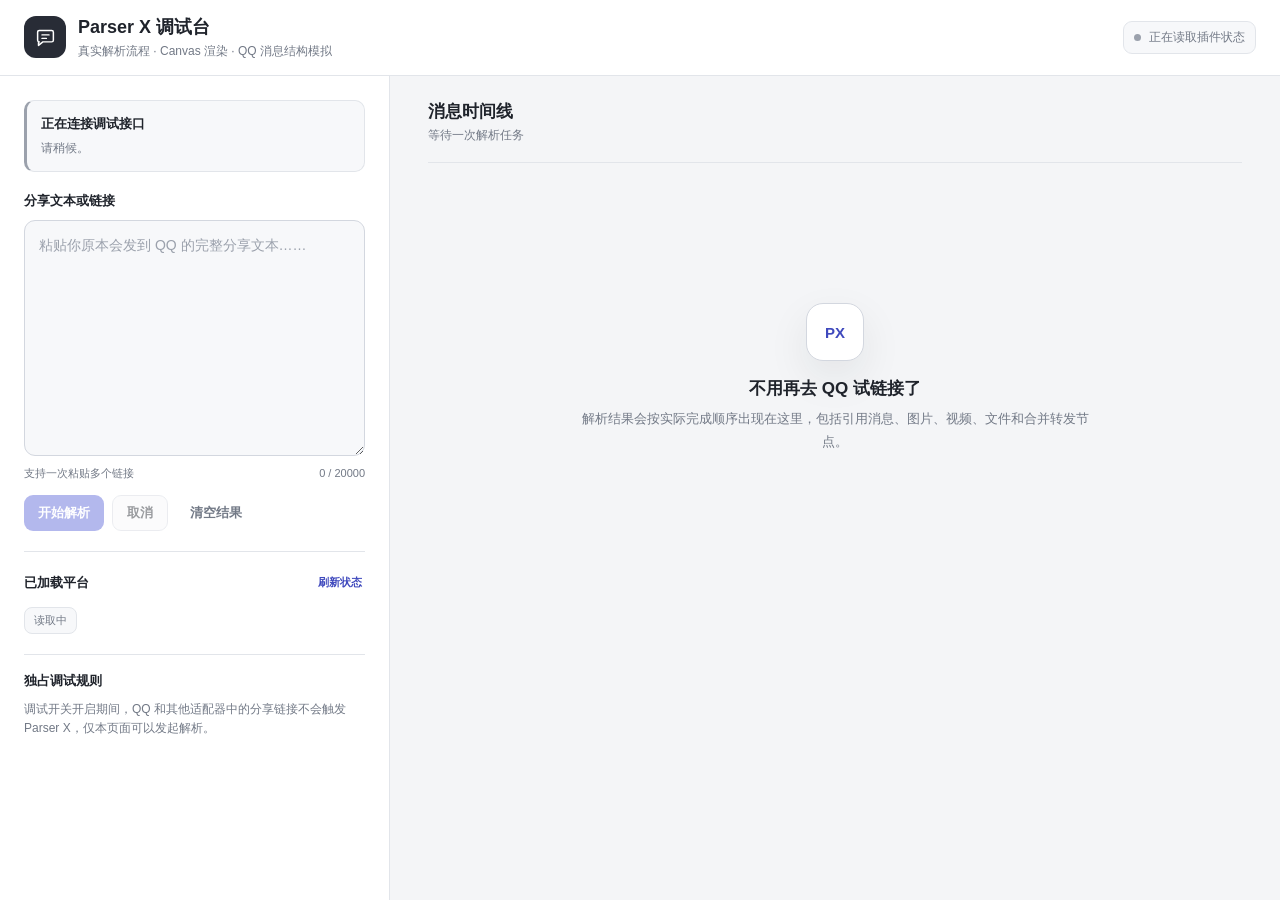
==== pages/debug/index.html @ 8d95bbcc "feat: unify delivery and add parser debug console" ====
<!doctype html>
<html lang="zh-CN">
  <head>
    <meta charset="utf-8" />
    <meta name="viewport" content="width=device-width, initial-scale=1" />
    <title>Parser X 调试台</title>
    <link rel="stylesheet" href="./style.css" />
  </head>
  <body>
    <div class="page-shell">
      <header class="topbar">
        <div class="brand-block">
          <span class="brand-mark" aria-hidden="true">
            <svg viewBox="0 0 24 24">
              <path d="M5 4h14a2 2 0 0 1 2 2v9a2 2 0 0 1-2 2H9l-5 4v-4H5a2 2 0 0 1-2-2V6a2 2 0 0 1 2-2Z" />
              <path d="M8 9h8M8 13h5" />
            </svg>
          </span>
          <div>
            <h1>Parser X 调试台</h1>
            <p>真实解析流程 · Canvas 渲染 · QQ 消息结构模拟</p>
          </div>
        </div>
        <div id="mode-status" class="mode-status is-loading" role="status">
          <span class="status-dot" aria-hidden="true"></span>
          <span id="mode-status-text">正在读取插件状态</span>
        </div>
      </header>

      <main class="workspace">
        <aside class="composer-panel">
          <section id="mode-notice" class="mode-notice" aria-live="polite">
            <strong>正在连接调试接口</strong>
            <span>请稍候。</span>
          </section>

          <form id="parse-form" class="parse-form">
            <label for="share-text">分享文本或链接</label>
            <textarea
              id="share-text"
              name="share-text"
              rows="9"
              maxlength="20000"
              placeholder="粘贴你原本会发到 QQ 的完整分享文本……"
              spellcheck="false"
            ></textarea>
            <div class="form-meta">
              <span>支持一次粘贴多个链接</span>
              <span id="char-count">0 / 20000</span>
            </div>
            <div class="action-row">
              <button id="run-button" class="primary-button" type="submit" disabled>
                开始解析
              </button>
              <button id="cancel-button" class="secondary-button" type="button" disabled>
                取消
              </button>
              <button id="clear-button" class="ghost-button" type="button">
                清空结果
              </button>
            </div>
          </form>

          <section class="platform-section" aria-labelledby="platform-heading">
            <div class="section-heading-row">
              <h2 id="platform-heading">已加载平台</h2>
              <button id="refresh-status" class="text-button" type="button">刷新状态</button>
            </div>
            <div id="platform-list" class="platform-list">
              <span class="platform-chip">读取中</span>
            </div>
          </section>

          <section class="behavior-note">
            <h2>独占调试规则</h2>
            <p>调试开关开启期间，QQ 和其他适配器中的分享链接不会触发 Parser X，仅本页面可以发起解析。</p>
          </section>
        </aside>

        <section class="result-panel" aria-labelledby="result-heading">
          <div class="result-toolbar">
            <div>
              <h2 id="result-heading">消息时间线</h2>
              <p id="run-subtitle">等待一次解析任务</p>
            </div>
            <div id="run-metrics" class="run-metrics" hidden>
              <span id="metric-message">0 条消息</span>
              <span id="metric-time">0 ms</span>
            </div>
          </div>

          <div id="empty-state" class="empty-state">
            <div class="empty-icon" aria-hidden="true">PX</div>
            <h3>不用再去 QQ 试链接了</h3>
            <p>解析结果会按实际完成顺序出现在这里，包括引用消息、图片、视频、文件和合并转发节点。</p>
          </div>

          <div id="event-log" class="event-log" aria-live="polite"></div>
          <div id="message-timeline" class="message-timeline"></div>
          <div id="parse-details" class="parse-details"></div>
        </section>
      </main>
    </div>

    <div id="toast" class="toast" role="alert" aria-live="assertive" hidden></div>
    <script type="module" src="./app.js"></script>
  </body>
</html>
---- pages/debug/style.css ----
:root {
  color-scheme: light;
  --page-bg: #f4f5f7;
  --panel-bg: #ffffff;
  --panel-soft: #f7f8fa;
  --panel-raised: #ffffff;
  --text: #1f232b;
  --muted: #727986;
  --faint: #9ba1ac;
  --line: #e2e5ea;
  --line-strong: #d3d7df;
  --accent: #5963d9;
  --accent-soft: #eef0ff;
  --accent-text: #3f49bd;
  --success: #20845e;
  --success-soft: #e7f6ef;
  --warning: #a56418;
  --warning-soft: #fff3df;
  --danger: #bd3f4a;
  --danger-soft: #fff0f1;
  --shadow: 0 16px 42px rgba(31, 35, 43, 0.08);
  font-family:
    Inter, ui-sans-serif, -apple-system, BlinkMacSystemFont, "Segoe UI",
    "PingFang SC", "Microsoft YaHei", sans-serif;
}

[data-theme="dark"] {
  color-scheme: dark;
  --page-bg: #15171b;
  --panel-bg: #1e2127;
  --panel-soft: #242830;
  --panel-raised: #20242b;
  --text: #edf0f5;
  --muted: #a7adb8;
  --faint: #7d8490;
  --line: #343943;
  --line-strong: #454b57;
  --accent: #8991ff;
  --accent-soft: #2b3154;
  --accent-text: #b8bdff;
  --success: #62c49b;
  --success-soft: #213b32;
  --warning: #e3aa61;
  --warning-soft: #3c3020;
  --danger: #f0808a;
  --danger-soft: #44272d;
  --shadow: 0 18px 48px rgba(0, 0, 0, 0.24);
}

* {
  box-sizing: border-box;
}

[hidden] {
  display: none !important;
}

html,
body {
  min-width: 320px;
  min-height: 100%;
  margin: 0;
  background: var(--page-bg);
  color: var(--text);
}

body {
  min-height: 100vh;
}

button,
textarea {
  font: inherit;
}

button {
  color: inherit;
}

.page-shell {
  min-height: 100vh;
}

.topbar {
  position: sticky;
  z-index: 20;
  top: 0;
  display: flex;
  min-height: 76px;
  align-items: center;
  justify-content: space-between;
  gap: 24px;
  padding: 14px 24px;
  border-bottom: 1px solid var(--line);
  background: color-mix(in srgb, var(--panel-bg) 94%, transparent);
  backdrop-filter: blur(14px);
}

.brand-block {
  display: flex;
  min-width: 0;
  align-items: center;
  gap: 12px;
}

.brand-mark {
  display: grid;
  width: 42px;
  height: 42px;
  place-items: center;
  flex: 0 0 42px;
  border-radius: 12px;
  background: #282c36;
  color: #ffffff;
}

.brand-mark svg {
  width: 21px;
  height: 21px;
  fill: none;
  stroke: currentColor;
  stroke-linecap: round;
  stroke-linejoin: round;
  stroke-width: 1.7;
}

h1,
h2,
h3,
p {
  margin: 0;
}

.brand-block h1 {
  font-size: 18px;
  line-height: 1.35;
}

.brand-block p {
  margin-top: 3px;
  overflow: hidden;
  color: var(--muted);
  font-size: 12px;
  text-overflow: ellipsis;
  white-space: nowrap;
}

.mode-status {
  display: inline-flex;
  align-items: center;
  gap: 8px;
  padding: 7px 10px;
  border: 1px solid var(--line);
  border-radius: 9px;
  background: var(--panel-soft);
  color: var(--muted);
  font-size: 12px;
  white-space: nowrap;
}

.status-dot {
  width: 7px;
  height: 7px;
  border-radius: 50%;
  background: var(--faint);
}

.mode-status.is-enabled {
  border-color: color-mix(in srgb, var(--success) 26%, var(--line));
  background: var(--success-soft);
  color: var(--success);
}

.mode-status.is-enabled .status-dot {
  background: var(--success);
  box-shadow: 0 0 0 4px color-mix(in srgb, var(--success) 16%, transparent);
}

.mode-status.is-disabled {
  border-color: color-mix(in srgb, var(--warning) 24%, var(--line));
  background: var(--warning-soft);
  color: var(--warning);
}

.mode-status.is-disabled .status-dot {
  background: var(--warning);
}

.workspace {
  display: grid;
  min-height: calc(100vh - 76px);
  grid-template-columns: minmax(320px, 390px) minmax(0, 1fr);
}

.composer-panel {
  display: flex;
  flex-direction: column;
  gap: 20px;
  padding: 24px;
  border-right: 1px solid var(--line);
  background: var(--panel-bg);
}

.mode-notice {
  display: grid;
  gap: 5px;
  padding: 13px 14px;
  border: 1px solid var(--line);
  border-left: 3px solid var(--faint);
  border-radius: 10px;
  background: var(--panel-soft);
  color: var(--muted);
  font-size: 12px;
  line-height: 1.55;
}

.mode-notice strong {
  color: var(--text);
  font-size: 13px;
}

.mode-notice.is-enabled {
  border-left-color: var(--success);
  background: var(--success-soft);
}

.mode-notice.is-disabled {
  border-left-color: var(--warning);
  background: var(--warning-soft);
}

.parse-form {
  display: grid;
  gap: 10px;
}

.parse-form > label,
.platform-section h2,
.behavior-note h2 {
  font-size: 13px;
  font-weight: 650;
}

textarea {
  width: 100%;
  min-height: 180px;
  resize: vertical;
  padding: 13px 14px;
  border: 1px solid var(--line-strong);
  border-radius: 11px;
  outline: none;
  background: var(--panel-soft);
  color: var(--text);
  font-size: 14px;
  line-height: 1.65;
  transition:
    border-color 0.15s ease,
    box-shadow 0.15s ease,
    background 0.15s ease;
}

textarea::placeholder {
  color: var(--faint);
}

textarea:focus {
  border-color: var(--accent);
  background: var(--panel-bg);
  box-shadow: 0 0 0 3px color-mix(in srgb, var(--accent) 14%, transparent);
}

textarea:disabled {
  cursor: not-allowed;
  opacity: 0.65;
}

.form-meta,
.section-heading-row {
  display: flex;
  align-items: center;
  justify-content: space-between;
  gap: 12px;
}

.form-meta {
  color: var(--muted);
  font-size: 11px;
}

.action-row {
  display: flex;
  align-items: center;
  gap: 8px;
  margin-top: 4px;
  flex-wrap: wrap;
}

button {
  min-height: 36px;
  padding: 0 14px;
  border: 0;
  border-radius: 9px;
  cursor: pointer;
  font-size: 13px;
  font-weight: 650;
  transition:
    transform 0.12s ease,
    opacity 0.12s ease,
    background 0.12s ease;
}

button:active:not(:disabled) {
  transform: translateY(1px);
}

button:focus-visible,
summary:focus-visible {
  outline: 2px solid var(--accent);
  outline-offset: 2px;
}

button:disabled {
  cursor: not-allowed;
  opacity: 0.45;
}

.primary-button {
  background: var(--accent);
  color: #ffffff;
}

.secondary-button {
  border: 1px solid var(--line-strong);
  background: var(--panel-soft);
}

.ghost-button,
.text-button {
  background: transparent;
  color: var(--muted);
}

.text-button {
  min-height: 28px;
  padding: 0 3px;
  color: var(--accent-text);
  font-size: 11px;
}

.platform-section,
.behavior-note {
  display: grid;
  gap: 10px;
  padding-top: 17px;
  border-top: 1px solid var(--line);
}

.platform-list {
  display: flex;
  gap: 7px;
  flex-wrap: wrap;
}

.platform-chip {
  display: inline-flex;
  min-height: 27px;
  align-items: center;
  padding: 0 9px;
  border: 1px solid var(--line);
  border-radius: 8px;
  background: var(--panel-soft);
  color: var(--muted);
  font-size: 11px;
}

.behavior-note p {
  color: var(--muted);
  font-size: 12px;
  line-height: 1.65;
}

.result-panel {
  min-width: 0;
  padding: 24px clamp(18px, 3vw, 42px) 52px;
}

.result-toolbar {
  display: flex;
  align-items: center;
  justify-content: space-between;
  gap: 20px;
  padding-bottom: 18px;
  border-bottom: 1px solid var(--line);
}

.result-toolbar h2 {
  font-size: 17px;
}

.result-toolbar p {
  margin-top: 4px;
  color: var(--muted);
  font-size: 12px;
}

.run-metrics {
  display: flex;
  align-items: center;
  gap: 8px;
  color: var(--muted);
  font-size: 11px;
}

.run-metrics span {
  padding: 6px 9px;
  border: 1px solid var(--line);
  border-radius: 8px;
  background: var(--panel-bg);
}

.empty-state {
  display: grid;
  max-width: 510px;
  min-height: 430px;
  place-content: center;
  justify-items: center;
  margin: 0 auto;
  color: var(--muted);
  text-align: center;
}

.empty-icon {
  display: grid;
  width: 58px;
  height: 58px;
  place-items: center;
  margin-bottom: 16px;
  border: 1px solid var(--line-strong);
  border-radius: 17px;
  background: var(--panel-bg);
  color: var(--accent-text);
  font-size: 15px;
  font-weight: 750;
  box-shadow: var(--shadow);
}

.empty-state h3 {
  color: var(--text);
  font-size: 17px;
}

.empty-state p {
  margin-top: 8px;
  font-size: 13px;
  line-height: 1.7;
}

.event-log {
  display: grid;
  gap: 8px;
  margin-top: 18px;
}

.event-row {
  display: flex;
  align-items: flex-start;
  gap: 9px;
  color: var(--muted);
  font-size: 12px;
  line-height: 1.5;
}

.event-row::before {
  width: 6px;
  height: 6px;
  margin-top: 6px;
  border-radius: 50%;
  background: var(--faint);
  content: "";
  flex: 0 0 6px;
}

.event-row.is-error {
  color: var(--danger);
}

.event-row.is-error::before {
  background: var(--danger);
}

.event-row.is-success::before {
  background: var(--success);
}

.message-timeline {
  display: grid;
  max-width: 820px;
  gap: 18px;
  margin-top: 22px;
}

.message-entry {
  display: grid;
  grid-template-columns: 38px minmax(0, 1fr);
  gap: 11px;
}

.message-avatar {
  display: grid;
  width: 38px;
  height: 38px;
  place-items: center;
  border-radius: 11px;
  background: #282c36;
  color: #ffffff;
  font-size: 11px;
  font-weight: 750;
}

.message-main {
  min-width: 0;
}

.message-meta {
  display: flex;
  align-items: center;
  gap: 8px;
  margin-bottom: 6px;
  color: var(--muted);
  font-size: 11px;
}

.message-meta strong {
  color: var(--text);
  font-size: 12px;
}

.component-stack {
  display: grid;
  justify-items: start;
  gap: 8px;
}

.text-bubble,
.media-card,
.file-card,
.unknown-card {
  max-width: min(640px, 100%);
  overflow: hidden;
  border: 1px solid var(--line);
  border-radius: 12px;
  background: var(--panel-raised);
  box-shadow: 0 8px 24px color-mix(in srgb, #000000 6%, transparent);
}

.text-bubble {
  padding: 11px 13px;
  white-space: pre-wrap;
  word-break: break-word;
  font-size: 14px;
  line-height: 1.65;
}

.reply-strip {
  max-width: min(640px, 100%);
  padding: 7px 10px;
  border-left: 3px solid var(--accent);
  border-radius: 0 8px 8px 0;
  background: var(--accent-soft);
  color: var(--accent-text);
  font-size: 11px;
}

.media-card {
  position: relative;
  min-width: min(280px, 100%);
  background: var(--panel-soft);
}

.media-card img,
.media-card video {
  display: block;
  max-width: 100%;
  max-height: 720px;
  object-fit: contain;
  background: var(--panel-soft);
}

.media-card video {
  width: min(640px, 100%);
}

.media-placeholder {
  display: grid;
  min-height: 138px;
  place-content: center;
  gap: 7px;
  padding: 18px;
  color: var(--muted);
  text-align: center;
  font-size: 12px;
}

.media-footer,
.file-card {
  display: flex;
  align-items: center;
  justify-content: space-between;
  gap: 12px;
  padding: 9px 11px;
  color: var(--muted);
  font-size: 11px;
}

.file-card {
  min-width: min(360px, 100%);
}

.media-footer span,
.file-copy {
  min-width: 0;
  overflow: hidden;
  text-overflow: ellipsis;
  white-space: nowrap;
}

.download-button {
  min-height: 29px;
  padding: 0 9px;
  border: 1px solid var(--line-strong);
  background: var(--panel-bg);
  color: var(--accent-text);
  font-size: 11px;
  flex: 0 0 auto;
}

.forward-card {
  width: min(680px, 100%);
  overflow: hidden;
  border: 1px solid var(--line-strong);
  border-radius: 12px;
  background: var(--panel-bg);
}

.forward-card > summary {
  display: flex;
  align-items: center;
  justify-content: space-between;
  gap: 12px;
  padding: 12px 14px;
  cursor: pointer;
  color: var(--text);
  font-size: 13px;
  font-weight: 650;
  list-style: none;
}

.forward-card > summary::-webkit-details-marker {
  display: none;
}

.forward-card > summary::after {
  color: var(--muted);
  content: "展开";
  font-size: 11px;
  font-weight: 500;
}

.forward-card[open] > summary::after {
  content: "收起";
}

.forward-nodes {
  display: grid;
  border-top: 1px solid var(--line);
}

.forward-node {
  display: grid;
  grid-template-columns: 31px minmax(0, 1fr);
  gap: 10px;
  padding: 12px 14px;
}

.forward-node + .forward-node {
  border-top: 1px solid var(--line);
}

.node-avatar {
  display: grid;
  width: 31px;
  height: 31px;
  place-items: center;
  border-radius: 50%;
  background: var(--accent-soft);
  color: var(--accent-text);
  font-size: 10px;
  font-weight: 750;
}

.node-copy {
  min-width: 0;
}

.node-name {
  margin-bottom: 5px;
  color: var(--muted);
  font-size: 11px;
}

.node-components {
  display: grid;
  justify-items: start;
  gap: 7px;
}

.forward-node .text-bubble,
.forward-node .media-card,
.forward-node .file-card {
  box-shadow: none;
}

.parse-details {
  display: grid;
  max-width: 820px;
  gap: 10px;
  margin-top: 26px;
}

.detail-card {
  overflow: hidden;
  border: 1px solid var(--line);
  border-radius: 11px;
  background: var(--panel-bg);
}

.detail-card summary {
  padding: 11px 13px;
  cursor: pointer;
  color: var(--muted);
  font-size: 12px;
}

.detail-card pre {
  max-height: 380px;
  margin: 0;
  overflow: auto;
  padding: 13px;
  border-top: 1px solid var(--line);
  background: var(--panel-soft);
  color: var(--text);
  font: 11px/1.6 ui-monospace, SFMono-Regular, Consolas, monospace;
  white-space: pre-wrap;
  word-break: break-word;
}

.toast {
  position: fixed;
  z-index: 50;
  right: 20px;
  bottom: 20px;
  max-width: min(420px, calc(100vw - 40px));
  padding: 11px 14px;
  border: 1px solid color-mix(in srgb, var(--danger) 30%, var(--line));
  border-radius: 10px;
  background: var(--danger-soft);
  color: var(--danger);
  box-shadow: var(--shadow);
  font-size: 12px;
  line-height: 1.5;
}

@media (max-width: 900px) {
  .workspace {
    grid-template-columns: 1fr;
  }

  .composer-panel {
    border-right: 0;
    border-bottom: 1px solid var(--line);
  }

  textarea {
    min-height: 140px;
  }

  .result-panel {
    min-height: 520px;
  }
}

@media (max-width: 580px) {
  .topbar {
    position: relative;
    align-items: flex-start;
    padding: 14px 16px;
  }

  .brand-block p {
    display: none;
  }

  .mode-status {
    max-width: 145px;
    white-space: normal;
  }

  .composer-panel,
  .result-panel {
    padding: 18px 16px 36px;
  }

  .result-toolbar {
    align-items: flex-start;
    flex-direction: column;
  }

  .message-entry {
    grid-template-columns: 32px minmax(0, 1fr);
  }

  .message-avatar {
    width: 32px;
    height: 32px;
    border-radius: 9px;
    font-size: 9px;
  }

  .forward-node {
    grid-template-columns: 27px minmax(0, 1fr);
    padding: 11px;
  }

  .node-avatar {
    width: 27px;
    height: 27px;
  }
}

@media (prefers-reduced-motion: reduce) {
  *,
  *::before,
  *::after {
    scroll-behavior: auto !important;
    transition: none !important;
  }
}
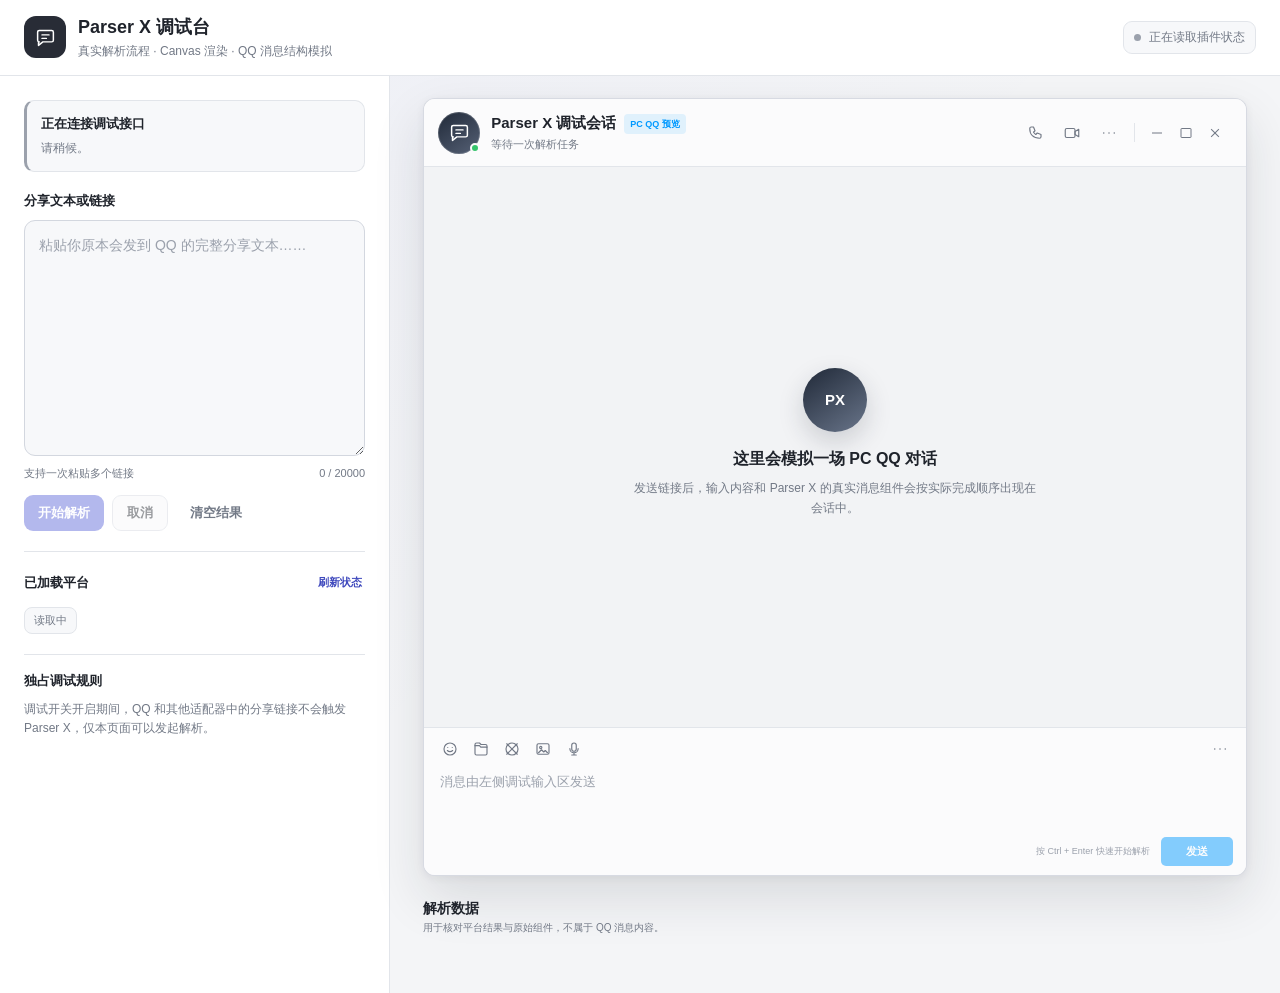
==== commit 9d464f40: "feat: refine parsers and PC QQ debug console" ====
--- a/pages/debug/index.html
+++ b/pages/debug/index.html
@@ -78,25 +78,93 @@
         </aside>
 
         <section class="result-panel" aria-labelledby="result-heading">
-          <div class="result-toolbar">
-            <div>
-              <h2 id="result-heading">消息时间线</h2>
-              <p id="run-subtitle">等待一次解析任务</p>
+          <div class="qq-window">
+            <div class="result-toolbar qq-titlebar">
+              <div class="qq-contact-block">
+                <div class="qq-contact-avatar" aria-hidden="true">
+                  <svg viewBox="0 0 24 24">
+                    <path d="M5 4h14a2 2 0 0 1 2 2v9a2 2 0 0 1-2 2H9l-5 4v-4H5a2 2 0 0 1-2-2V6a2 2 0 0 1 2-2Z" />
+                    <path d="M8 9h8M8 13h5" />
+                  </svg>
+                  <span class="qq-online-dot"></span>
+                </div>
+                <div class="qq-contact-copy">
+                  <div class="qq-title-line">
+                    <h2 id="result-heading">Parser X 调试会话</h2>
+                    <span class="qq-pc-badge">PC QQ 预览</span>
+                  </div>
+                  <p id="run-subtitle">等待一次解析任务</p>
+                </div>
+              </div>
+              <div class="qq-title-tools">
+                <div id="run-metrics" class="run-metrics" hidden>
+                  <span id="metric-message">0 条消息</span>
+                  <span id="metric-time">0 ms</span>
+                </div>
+                <span class="qq-tool-icon" title="语音通话" aria-hidden="true">
+                  <svg viewBox="0 0 24 24"><path d="M7 4h3l2 5-2 2a16 16 0 0 0 3 3l2-2 5 2v3a2 2 0 0 1-2 2C10 19 5 14 5 6a2 2 0 0 1 2-2Z" /></svg>
+                </span>
+                <span class="qq-tool-icon" title="视频通话" aria-hidden="true">
+                  <svg viewBox="0 0 24 24"><rect x="3" y="6" width="13" height="12" rx="2" /><path d="m16 10 5-3v10l-5-3Z" /></svg>
+                </span>
+                <span class="qq-tool-icon" title="更多" aria-hidden="true">
+                  <svg viewBox="0 0 24 24"><circle cx="5" cy="12" r="1" /><circle cx="12" cy="12" r="1" /><circle cx="19" cy="12" r="1" /></svg>
+                </span>
+                <span class="qq-title-divider" aria-hidden="true"></span>
+                <span class="qq-window-controls" aria-hidden="true">
+                  <span class="qq-window-button is-minimize" title="最小化"></span>
+                  <span class="qq-window-button is-maximize" title="最大化"></span>
+                  <span class="qq-window-button is-close" title="关闭"></span>
+                </span>
+              </div>
             </div>
-            <div id="run-metrics" class="run-metrics" hidden>
-              <span id="metric-message">0 条消息</span>
-              <span id="metric-time">0 ms</span>
+
+            <div id="qq-chat-body" class="qq-chat-body">
+              <div id="empty-state" class="empty-state">
+                <div class="empty-icon" aria-hidden="true">PX</div>
+                <h3>这里会模拟一场 PC QQ 对话</h3>
+                <p>发送链接后，输入内容和 Parser X 的真实消息组件会按实际完成顺序出现在会话中。</p>
+              </div>
+
+              <div id="message-timeline" class="message-timeline" aria-live="polite"></div>
+            </div>
+
+            <div class="qq-composer" aria-hidden="true">
+              <div class="qq-composer-tools">
+                <span class="qq-composer-icon" title="表情">
+                  <svg viewBox="0 0 24 24"><circle cx="12" cy="12" r="8" /><path d="M9 10h.01M15 10h.01M8.5 14c1.9 2 5.1 2 7 0" /></svg>
+                </span>
+                <span class="qq-composer-icon" title="发送文件">
+                  <svg viewBox="0 0 24 24"><path d="M4 7.5h6l1.7 2H20v8.5a2 2 0 0 1-2 2H6a2 2 0 0 1-2-2Z" /><path d="M4 7.5V6a2 2 0 0 1 2-2h4l2 2h6a2 2 0 0 1 2 2v1.5" /></svg>
+                </span>
+                <span class="qq-composer-icon" title="截图">
+                  <svg viewBox="0 0 24 24"><path d="m5 5 14 14M19 5 5 19" /><circle cx="12" cy="12" r="8" /></svg>
+                </span>
+                <span class="qq-composer-icon" title="图片">
+                  <svg viewBox="0 0 24 24"><rect x="4" y="5" width="16" height="14" rx="2" /><circle cx="9" cy="10" r="1.5" /><path d="m6 17 4-4 3 3 2-2 3 3" /></svg>
+                </span>
+                <span class="qq-composer-icon" title="语音消息">
+                  <svg viewBox="0 0 24 24"><rect x="9" y="4" width="6" height="11" rx="3" /><path d="M6.5 11.5a5.5 5.5 0 0 0 11 0M12 17v3M9 20h6" /></svg>
+                </span>
+                <span class="qq-tool-spacer"></span>
+                <span class="qq-composer-icon" title="更多">
+                  <svg viewBox="0 0 24 24"><circle cx="5" cy="12" r="1" /><circle cx="12" cy="12" r="1" /><circle cx="19" cy="12" r="1" /></svg>
+                </span>
+              </div>
+              <div class="qq-faux-editor">消息由左侧调试输入区发送</div>
+              <div class="qq-composer-actions">
+                <span>按 Ctrl + Enter 快速开始解析</span>
+                <button type="button" tabindex="-1" disabled>发送</button>
+              </div>
             </div>
           </div>
 
-          <div id="empty-state" class="empty-state">
-            <div class="empty-icon" aria-hidden="true">PX</div>
-            <h3>不用再去 QQ 试链接了</h3>
-            <p>解析结果会按实际完成顺序出现在这里，包括引用消息、图片、视频、文件和合并转发节点。</p>
+          <div class="debug-detail-heading">
+            <div>
+              <h2>解析数据</h2>
+              <p>用于核对平台结果与原始组件，不属于 QQ 消息内容。</p>
+            </div>
           </div>
-
-          <div id="event-log" class="event-log" aria-live="polite"></div>
-          <div id="message-timeline" class="message-timeline"></div>
           <div id="parse-details" class="parse-details"></div>
         </section>
       </main>
--- a/pages/debug/style.css
+++ b/pages/debug/style.css
@@ -18,6 +18,12 @@
   --warning-soft: #fff3df;
   --danger: #bd3f4a;
   --danger-soft: #fff0f1;
+  --qq-blue: #0099ff;
+  --qq-blue-hover: #008bea;
+  --qq-chat-bg: #f2f3f5;
+  --qq-window-bg: #fbfbfc;
+  --qq-incoming: #ffffff;
+  --qq-system: rgba(112, 118, 128, 0.12);
   --shadow: 0 16px 42px rgba(31, 35, 43, 0.08);
   font-family:
     Inter, ui-sans-serif, -apple-system, BlinkMacSystemFont, "Segoe UI",
@@ -44,6 +50,12 @@
   --warning-soft: #3c3020;
   --danger: #f0808a;
   --danger-soft: #44272d;
+  --qq-blue: #159cff;
+  --qq-blue-hover: #0a8eea;
+  --qq-chat-bg: #24272d;
+  --qq-window-bg: #1d2025;
+  --qq-incoming: #30343b;
+  --qq-system: rgba(255, 255, 255, 0.08);
   --shadow: 0 18px 48px rgba(0, 0, 0, 0.24);
 }
 
@@ -770,6 +782,790 @@
   line-height: 1.5;
 }
 
+/* PC QQ conversation simulation */
+
+.result-panel {
+  min-width: 0;
+  padding: 22px clamp(18px, 2.6vw, 36px) 48px;
+  background:
+    linear-gradient(135deg, color-mix(in srgb, var(--accent) 3%, transparent), transparent 38%),
+    var(--page-bg);
+}
+
+.qq-window {
+  display: flex;
+  width: min(1060px, 100%);
+  height: max(690px, calc(100vh - 122px));
+  min-height: 650px;
+  max-height: 940px;
+  overflow: hidden;
+  flex-direction: column;
+  margin: 0 auto;
+  border: 1px solid color-mix(in srgb, var(--line-strong) 88%, transparent);
+  border-radius: 12px;
+  background: var(--qq-window-bg);
+  box-shadow:
+    0 22px 52px rgba(26, 33, 45, 0.12),
+    0 2px 8px rgba(26, 33, 45, 0.06);
+}
+
+.result-toolbar.qq-titlebar {
+  min-height: 68px;
+  padding: 10px 17px 10px 14px;
+  border-bottom: 1px solid var(--line);
+  background: color-mix(in srgb, var(--qq-window-bg) 96%, var(--panel-soft));
+  flex: 0 0 auto;
+}
+
+.qq-contact-block,
+.qq-title-line,
+.qq-title-tools,
+.qq-composer-tools,
+.qq-composer-actions {
+  display: flex;
+  align-items: center;
+}
+
+.qq-contact-block {
+  min-width: 0;
+  gap: 11px;
+}
+
+.qq-contact-avatar {
+  position: relative;
+  display: grid;
+  width: 42px;
+  height: 42px;
+  place-items: center;
+  flex: 0 0 42px;
+  border-radius: 50%;
+  background: linear-gradient(145deg, #202938, #566176);
+  color: #ffffff;
+  box-shadow: inset 0 0 0 1px rgba(255, 255, 255, 0.16);
+}
+
+.qq-online-dot {
+  position: absolute;
+  right: 0;
+  bottom: 1px;
+  width: 10px;
+  height: 10px;
+  border: 2px solid var(--qq-window-bg);
+  border-radius: 50%;
+  background: #35c36b;
+}
+
+.qq-contact-avatar svg,
+.qq-tool-icon svg {
+  fill: none;
+  stroke: currentColor;
+  stroke-linecap: round;
+  stroke-linejoin: round;
+}
+
+.qq-contact-avatar svg {
+  width: 21px;
+  height: 21px;
+  stroke-width: 1.7;
+}
+
+.qq-contact-copy {
+  min-width: 0;
+}
+
+.qq-title-line {
+  min-width: 0;
+  gap: 8px;
+}
+
+.result-toolbar h2 {
+  overflow: hidden;
+  font-size: 15px;
+  font-weight: 650;
+  text-overflow: ellipsis;
+  white-space: nowrap;
+}
+
+.result-toolbar p {
+  margin-top: 3px;
+  color: var(--muted);
+  font-size: 11px;
+}
+
+.qq-pc-badge {
+  padding: 2px 6px;
+  border-radius: 4px;
+  background: color-mix(in srgb, var(--qq-blue) 11%, transparent);
+  color: var(--qq-blue);
+  font-size: 9px;
+  font-weight: 700;
+  line-height: 16px;
+  white-space: nowrap;
+}
+
+.qq-title-tools {
+  justify-content: flex-end;
+  gap: 6px;
+}
+
+.qq-tool-icon {
+  display: grid;
+  width: 31px;
+  height: 31px;
+  place-items: center;
+  border-radius: 7px;
+  color: var(--muted);
+}
+
+.qq-tool-icon:hover {
+  background: var(--panel-soft);
+  color: var(--text);
+}
+
+.qq-tool-icon svg {
+  width: 18px;
+  height: 18px;
+  stroke-width: 1.55;
+}
+
+.qq-tool-icon circle {
+  fill: currentColor;
+  stroke: none;
+}
+
+.qq-title-divider {
+  width: 1px;
+  height: 19px;
+  margin: 0 3px;
+  background: var(--line);
+}
+
+.qq-window-controls {
+  display: flex;
+  align-items: center;
+  gap: 2px;
+}
+
+.qq-window-button {
+  position: relative;
+  width: 27px;
+  height: 27px;
+  border-radius: 5px;
+}
+
+.qq-window-button:hover {
+  background: var(--panel-soft);
+}
+
+.qq-window-button.is-close:hover {
+  background: #e95454;
+}
+
+.qq-window-button::before,
+.qq-window-button::after {
+  position: absolute;
+  top: 50%;
+  left: 50%;
+  content: "";
+  transform: translate(-50%, -50%);
+}
+
+.qq-window-button.is-minimize::before {
+  width: 10px;
+  height: 1px;
+  background: var(--muted);
+}
+
+.qq-window-button.is-maximize::before {
+  width: 9px;
+  height: 8px;
+  border: 1px solid var(--muted);
+  border-radius: 1px;
+}
+
+.qq-window-button.is-close::before,
+.qq-window-button.is-close::after {
+  width: 11px;
+  height: 1px;
+  background: var(--muted);
+}
+
+.qq-window-button.is-close::before {
+  transform: translate(-50%, -50%) rotate(45deg);
+}
+
+.qq-window-button.is-close::after {
+  transform: translate(-50%, -50%) rotate(-45deg);
+}
+
+.qq-window-button.is-close:hover::before,
+.qq-window-button.is-close:hover::after {
+  background: #ffffff;
+}
+
+.run-metrics {
+  margin-right: 5px;
+  gap: 5px;
+}
+
+.run-metrics span {
+  padding: 4px 7px;
+  border: 0;
+  border-radius: 5px;
+  background: var(--panel-soft);
+  font-size: 10px;
+}
+
+.qq-chat-body {
+  position: relative;
+  min-height: 0;
+  overflow-x: hidden;
+  overflow-y: auto;
+  flex: 1 1 auto;
+  padding: 22px clamp(24px, 4vw, 54px) 30px;
+  background: var(--qq-chat-bg);
+  scrollbar-color: color-mix(in srgb, var(--muted) 32%, transparent) transparent;
+  scrollbar-width: thin;
+}
+
+.qq-chat-body::-webkit-scrollbar {
+  width: 7px;
+}
+
+.qq-chat-body::-webkit-scrollbar-thumb {
+  border-radius: 999px;
+  background: color-mix(in srgb, var(--muted) 28%, transparent);
+}
+
+.empty-state {
+  max-width: 430px;
+  min-height: 100%;
+  color: var(--muted);
+}
+
+.empty-icon {
+  width: 64px;
+  height: 64px;
+  margin-bottom: 17px;
+  border: 0;
+  border-radius: 50%;
+  background: linear-gradient(145deg, #202938, #69758a);
+  color: #ffffff;
+  box-shadow: 0 10px 26px rgba(31, 40, 56, 0.18);
+}
+
+.empty-state h3 {
+  font-size: 16px;
+  font-weight: 650;
+}
+
+.empty-state p {
+  max-width: 410px;
+  font-size: 12px;
+  line-height: 1.7;
+}
+
+.event-log {
+  display: grid;
+  justify-items: center;
+  gap: 7px;
+  margin: 0 0 12px;
+}
+
+.event-row {
+  display: inline-flex;
+  max-width: min(620px, 90%);
+  justify-self: center;
+  align-items: center;
+  gap: 0;
+  padding: 4px 9px;
+  border-radius: 5px;
+  background: var(--qq-system);
+  color: color-mix(in srgb, var(--muted) 92%, transparent);
+  font-size: 10px;
+  line-height: 1.45;
+  text-align: center;
+}
+
+.event-row::before {
+  display: none;
+}
+
+.event-row.is-success {
+  color: var(--success);
+}
+
+.event-row.is-error {
+  background: color-mix(in srgb, var(--danger) 10%, transparent);
+  color: var(--danger);
+}
+
+.message-timeline {
+  display: grid;
+  width: 100%;
+  max-width: none;
+  gap: 9px;
+  margin-top: 0;
+}
+
+.qq-time-divider {
+  justify-self: center;
+  margin-bottom: 5px;
+  padding: 3px 8px;
+  border-radius: 5px;
+  background: var(--qq-system);
+  color: var(--muted);
+  font-size: 10px;
+  line-height: 1.45;
+}
+
+.message-entry {
+  display: grid;
+  width: 100%;
+  grid-template-columns: 40px minmax(0, 1fr);
+  gap: 10px;
+  margin: 5px 0;
+}
+
+.message-entry.is-self {
+  grid-template-columns: minmax(0, 1fr) 40px;
+}
+
+.message-avatar {
+  width: 40px;
+  height: 40px;
+  overflow: hidden;
+  border-radius: 50%;
+  background: linear-gradient(145deg, #202938, #69758a);
+  font-size: 10px;
+  box-shadow: 0 1px 3px rgba(29, 36, 48, 0.12);
+}
+
+.user-avatar {
+  background: linear-gradient(145deg, #4ea7ff, #1679e8);
+  font-size: 12px;
+}
+
+.message-main {
+  min-width: 0;
+  max-width: min(680px, calc(100vw - 520px));
+}
+
+.message-entry.is-self .message-main {
+  display: grid;
+  justify-items: end;
+  justify-self: end;
+}
+
+.message-meta {
+  min-height: 16px;
+  gap: 6px;
+  margin-bottom: 4px;
+  color: var(--faint);
+  font-size: 9px;
+}
+
+.message-entry.is-self .message-meta {
+  justify-content: flex-end;
+}
+
+.message-meta strong {
+  color: var(--muted);
+  font-size: 11px;
+  font-weight: 500;
+}
+
+.message-platform {
+  padding: 1px 5px;
+  border-radius: 4px;
+  background: color-mix(in srgb, var(--qq-blue) 8%, transparent);
+  color: color-mix(in srgb, var(--qq-blue) 82%, var(--text));
+}
+
+.component-stack {
+  display: grid;
+  max-width: min(610px, 100%);
+  justify-items: start;
+  gap: 6px;
+}
+
+.message-entry.is-self .component-stack {
+  justify-items: end;
+}
+
+.text-bubble,
+.media-card,
+.file-card,
+.unknown-card {
+  border-radius: 7px;
+  box-shadow: 0 1px 2px rgba(28, 35, 47, 0.05);
+}
+
+.message-entry > .message-main > .component-stack > .text-bubble {
+  position: relative;
+  max-width: min(560px, 100%);
+  padding: 10px 12px;
+  border: 0;
+  background: var(--qq-incoming);
+  font-size: 13px;
+  line-height: 1.62;
+}
+
+.message-entry.is-incoming > .message-main > .component-stack > .text-bubble::before {
+  position: absolute;
+  top: 10px;
+  left: -6px;
+  width: 0;
+  height: 0;
+  border-top: 6px solid transparent;
+  border-right: 7px solid var(--qq-incoming);
+  border-bottom: 6px solid transparent;
+  content: "";
+}
+
+.message-entry.is-self > .message-main > .component-stack > .text-bubble {
+  background: var(--qq-blue);
+  color: #ffffff;
+}
+
+.message-entry.is-self > .message-main > .component-stack > .text-bubble::after {
+  position: absolute;
+  top: 10px;
+  right: -6px;
+  width: 0;
+  height: 0;
+  border-top: 6px solid transparent;
+  border-bottom: 6px solid transparent;
+  border-left: 7px solid var(--qq-blue);
+  content: "";
+}
+
+.reply-strip {
+  max-width: min(560px, 100%);
+  padding: 7px 9px;
+  border: 0;
+  border-radius: 5px;
+  background: color-mix(in srgb, var(--muted) 9%, transparent);
+  color: var(--muted);
+  font-size: 10px;
+}
+
+.media-card {
+  min-width: 0;
+  max-width: min(520px, 100%);
+  border: 0;
+  background: var(--qq-incoming);
+}
+
+.media-card img {
+  width: auto;
+  max-width: min(520px, 100%);
+  max-height: 620px;
+  border-radius: 7px 7px 0 0;
+  background: color-mix(in srgb, var(--qq-chat-bg) 88%, #ffffff);
+}
+
+.media-card video {
+  width: min(520px, 100%);
+  max-height: 500px;
+  border-radius: 7px 7px 0 0;
+  background: #111318;
+}
+
+.media-card audio {
+  display: block;
+  width: min(390px, 100%);
+  padding: 9px;
+}
+
+.media-placeholder {
+  min-width: min(280px, 100%);
+  min-height: 118px;
+  border-radius: 7px 7px 0 0;
+  background: color-mix(in srgb, var(--qq-chat-bg) 78%, var(--panel-bg));
+}
+
+.media-footer {
+  min-height: 34px;
+  padding: 5px 7px 5px 10px;
+  border-top: 1px solid color-mix(in srgb, var(--line) 72%, transparent);
+  background: var(--qq-incoming);
+  font-size: 9px;
+}
+
+.download-button {
+  min-height: 25px;
+  padding: 0 8px;
+  border: 0;
+  border-radius: 5px;
+  background: color-mix(in srgb, var(--qq-blue) 9%, transparent);
+  color: var(--qq-blue);
+  font-size: 10px;
+}
+
+.download-button:hover:not(:disabled) {
+  background: color-mix(in srgb, var(--qq-blue) 15%, transparent);
+}
+
+.file-card {
+  display: grid;
+  width: min(330px, 100%);
+  min-width: 0;
+  grid-template-columns: 48px minmax(0, 1fr) auto;
+  justify-content: normal;
+  padding: 11px;
+  border: 0;
+  background: var(--qq-incoming);
+}
+
+.file-icon {
+  display: grid;
+  width: 43px;
+  height: 48px;
+  place-items: center;
+  border-radius: 6px;
+  background: linear-gradient(145deg, #6faeff, #3e7de0);
+  color: #ffffff;
+  font-size: 8px;
+  font-weight: 800;
+  letter-spacing: 0.04em;
+}
+
+.file-body {
+  display: grid;
+  min-width: 0;
+  align-content: center;
+  gap: 4px;
+}
+
+.file-copy {
+  color: var(--text);
+  font-size: 12px;
+  font-weight: 600;
+}
+
+.file-meta {
+  color: var(--faint);
+  font-size: 10px;
+}
+
+.forward-card {
+  width: min(370px, 100%);
+  border: 0;
+  border-radius: 7px;
+  background: var(--qq-incoming);
+  box-shadow: 0 1px 2px rgba(28, 35, 47, 0.05);
+}
+
+.forward-card > summary {
+  min-height: 122px;
+  padding: 13px 14px;
+  font-size: 12px;
+}
+
+.forward-card > summary::after {
+  content: none;
+}
+
+.forward-summary-copy {
+  display: grid;
+  min-width: 0;
+  gap: 7px;
+}
+
+.forward-summary-copy strong {
+  color: var(--text);
+  font-size: 14px;
+  font-weight: 600;
+}
+
+.forward-preview-line,
+.forward-preview-count {
+  overflow: hidden;
+  color: var(--muted);
+  font-size: 10px;
+  text-overflow: ellipsis;
+  white-space: nowrap;
+}
+
+.forward-preview-list {
+  display: grid;
+  min-width: 0;
+  gap: 3px;
+}
+
+.forward-preview-line {
+  display: block;
+}
+
+.forward-preview-count {
+  color: var(--faint);
+  font-size: 9px;
+}
+
+.forward-arrow {
+  color: var(--faint);
+  font-size: 25px;
+  font-weight: 300;
+  transform: rotate(0deg);
+  transition: transform 0.16s ease;
+}
+
+.forward-card[open] .forward-arrow {
+  transform: rotate(90deg);
+}
+
+.forward-nodes {
+  max-height: 520px;
+  overflow-y: auto;
+  border-top: 1px solid var(--line);
+  background: color-mix(in srgb, var(--qq-incoming) 95%, var(--panel-soft));
+}
+
+.forward-node {
+  grid-template-columns: 30px minmax(0, 1fr);
+  gap: 9px;
+  padding: 11px 13px;
+}
+
+.node-avatar {
+  width: 30px;
+  height: 30px;
+  background: linear-gradient(145deg, #263246, #68758b);
+  color: #ffffff;
+}
+
+.node-name {
+  margin-bottom: 4px;
+  font-size: 10px;
+}
+
+.node-components {
+  gap: 6px;
+}
+
+.forward-node .text-bubble {
+  padding: 0;
+  border: 0;
+  background: transparent;
+  box-shadow: none;
+  font-size: 11px;
+  line-height: 1.55;
+}
+
+.forward-node .media-card,
+.forward-node .file-card {
+  max-width: 100%;
+  box-shadow: none;
+}
+
+.qq-composer {
+  display: grid;
+  min-height: 148px;
+  grid-template-rows: 36px minmax(50px, 1fr) 38px;
+  border-top: 1px solid var(--line);
+  background: var(--qq-window-bg);
+  flex: 0 0 auto;
+}
+
+.qq-composer-tools {
+  gap: 3px;
+  padding: 5px 12px 0;
+  color: var(--muted);
+}
+
+.qq-composer-icon {
+  display: grid;
+  width: 28px;
+  height: 27px;
+  place-items: center;
+  border-radius: 5px;
+}
+
+.qq-composer-icon:hover {
+  background: var(--panel-soft);
+  color: var(--text);
+}
+
+.qq-composer-icon svg {
+  width: 18px;
+  height: 18px;
+  fill: none;
+  stroke: currentColor;
+  stroke-linecap: round;
+  stroke-linejoin: round;
+  stroke-width: 1.55;
+}
+
+.qq-composer-icon circle[cx="5"],
+.qq-composer-icon circle[cx="12"][r="1"],
+.qq-composer-icon circle[cx="19"] {
+  fill: currentColor;
+  stroke: none;
+}
+
+.qq-tool-spacer {
+  flex: 1;
+}
+
+.qq-faux-editor {
+  padding: 9px 16px;
+  color: var(--faint);
+  font-size: 13px;
+}
+
+.qq-composer-actions {
+  justify-content: flex-end;
+  gap: 11px;
+  padding: 0 13px 9px;
+  color: var(--faint);
+  font-size: 9px;
+}
+
+.qq-composer-actions button {
+  min-width: 72px;
+  min-height: 29px;
+  border-radius: 5px;
+  background: var(--qq-blue);
+  color: #ffffff;
+  font-size: 11px;
+  opacity: 0.48;
+}
+
+.debug-detail-heading {
+  display: flex;
+  width: min(1060px, 100%);
+  align-items: center;
+  justify-content: space-between;
+  margin: 24px auto 0;
+}
+
+.debug-detail-heading h2 {
+  font-size: 14px;
+}
+
+.debug-detail-heading p {
+  margin-top: 3px;
+  color: var(--muted);
+  font-size: 10px;
+}
+
+.parse-details {
+  width: min(1060px, 100%);
+  max-width: none;
+  margin: 10px auto 0;
+}
+
+.detail-card {
+  border-radius: 8px;
+  box-shadow: none;
+}
+
+.detail-card summary {
+  padding: 10px 12px;
+  font-size: 11px;
+}
+
 @media (max-width: 900px) {
   .workspace {
     grid-template-columns: 1fr;
@@ -786,6 +1582,16 @@
 
   .result-panel {
     min-height: 520px;
+  }
+
+  .qq-window {
+    height: 760px;
+    min-height: 640px;
+    max-height: none;
+  }
+
+  .message-main {
+    max-width: calc(100vw - 130px);
   }
 }
 
@@ -815,15 +1621,77 @@
     flex-direction: column;
   }
 
+  .result-toolbar.qq-titlebar {
+    align-items: center;
+    flex-direction: row;
+    padding: 9px 10px;
+  }
+
+  .qq-contact-avatar {
+    width: 37px;
+    height: 37px;
+    flex-basis: 37px;
+  }
+
+  .qq-pc-badge,
+  .run-metrics,
+  .qq-tool-icon:first-of-type,
+  .qq-tool-icon:nth-of-type(2),
+  .qq-title-divider,
+  .qq-window-controls {
+    display: none;
+  }
+
+  .qq-chat-body {
+    padding: 18px 12px 24px;
+  }
+
   .message-entry {
     grid-template-columns: 32px minmax(0, 1fr);
+    gap: 8px;
+  }
+
+  .message-entry.is-self {
+    grid-template-columns: minmax(0, 1fr) 32px;
   }
 
   .message-avatar {
     width: 32px;
     height: 32px;
-    border-radius: 9px;
+    border-radius: 50%;
     font-size: 9px;
+  }
+
+  .message-main {
+    max-width: calc(100vw - 82px);
+  }
+
+  .message-entry > .message-main > .component-stack > .text-bubble {
+    max-width: min(78vw, 480px);
+  }
+
+  .media-card,
+  .media-card img,
+  .media-card video {
+    max-width: min(78vw, 480px);
+  }
+
+  .qq-composer {
+    min-height: 118px;
+    grid-template-rows: 34px minmax(38px, 1fr) 34px;
+  }
+
+  .qq-composer-tools {
+    padding-left: 8px;
+  }
+
+  .qq-faux-editor {
+    padding: 6px 12px;
+    font-size: 11px;
+  }
+
+  .qq-composer-actions > span {
+    display: none;
   }
 
   .forward-node {
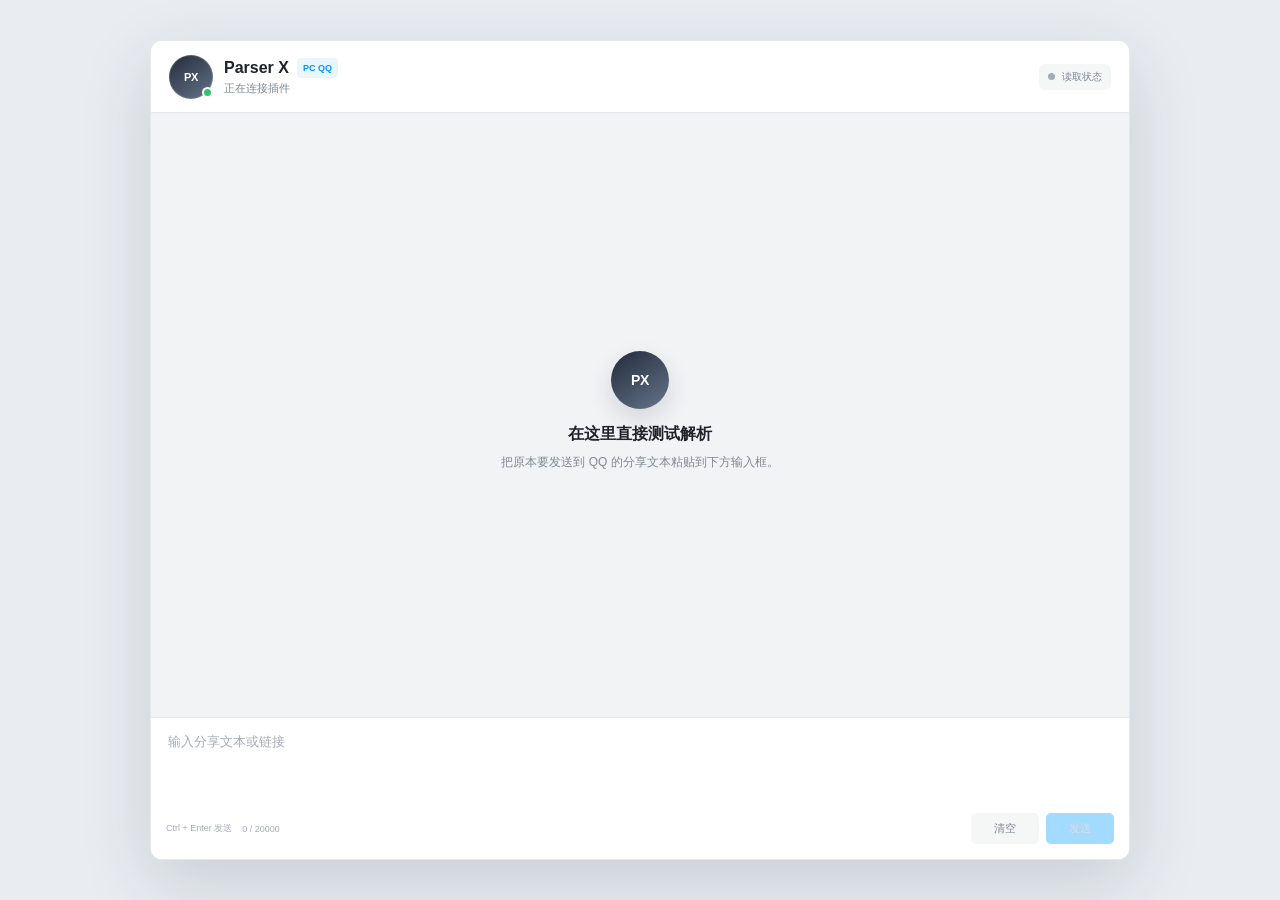
==== commit 647867a9: "feat: streamline QQ debug conversation" ====
--- a/pages/debug/index.html
+++ b/pages/debug/index.html
@@ -3,172 +3,70 @@
   <head>
     <meta charset="utf-8" />
     <meta name="viewport" content="width=device-width, initial-scale=1" />
-    <title>Parser X 调试台</title>
+    <title>Parser X 调试会话</title>
     <link rel="stylesheet" href="./style.css" />
   </head>
   <body>
-    <div class="page-shell">
-      <header class="topbar">
-        <div class="brand-block">
-          <span class="brand-mark" aria-hidden="true">
-            <svg viewBox="0 0 24 24">
-              <path d="M5 4h14a2 2 0 0 1 2 2v9a2 2 0 0 1-2 2H9l-5 4v-4H5a2 2 0 0 1-2-2V6a2 2 0 0 1 2-2Z" />
-              <path d="M8 9h8M8 13h5" />
-            </svg>
-          </span>
-          <div>
-            <h1>Parser X 调试台</h1>
-            <p>真实解析流程 · Canvas 渲染 · QQ 消息结构模拟</p>
-          </div>
-        </div>
-        <div id="mode-status" class="mode-status is-loading" role="status">
-          <span class="status-dot" aria-hidden="true"></span>
-          <span id="mode-status-text">正在读取插件状态</span>
-        </div>
-      </header>
-
-      <main class="workspace">
-        <aside class="composer-panel">
-          <section id="mode-notice" class="mode-notice" aria-live="polite">
-            <strong>正在连接调试接口</strong>
-            <span>请稍候。</span>
-          </section>
-
-          <form id="parse-form" class="parse-form">
-            <label for="share-text">分享文本或链接</label>
-            <textarea
-              id="share-text"
-              name="share-text"
-              rows="9"
-              maxlength="20000"
-              placeholder="粘贴你原本会发到 QQ 的完整分享文本……"
-              spellcheck="false"
-            ></textarea>
-            <div class="form-meta">
-              <span>支持一次粘贴多个链接</span>
-              <span id="char-count">0 / 20000</span>
+    <main class="stage">
+      <section class="qq-window" aria-labelledby="conversation-title">
+        <header class="qq-titlebar">
+          <div class="contact">
+            <div class="contact-avatar" aria-hidden="true">
+              <span>PX</span>
+              <i></i>
             </div>
-            <div class="action-row">
-              <button id="run-button" class="primary-button" type="submit" disabled>
-                开始解析
-              </button>
-              <button id="cancel-button" class="secondary-button" type="button" disabled>
-                取消
-              </button>
-              <button id="clear-button" class="ghost-button" type="button">
-                清空结果
-              </button>
-            </div>
-          </form>
-
-          <section class="platform-section" aria-labelledby="platform-heading">
-            <div class="section-heading-row">
-              <h2 id="platform-heading">已加载平台</h2>
-              <button id="refresh-status" class="text-button" type="button">刷新状态</button>
-            </div>
-            <div id="platform-list" class="platform-list">
-              <span class="platform-chip">读取中</span>
-            </div>
-          </section>
-
-          <section class="behavior-note">
-            <h2>独占调试规则</h2>
-            <p>调试开关开启期间，QQ 和其他适配器中的分享链接不会触发 Parser X，仅本页面可以发起解析。</p>
-          </section>
-        </aside>
-
-        <section class="result-panel" aria-labelledby="result-heading">
-          <div class="qq-window">
-            <div class="result-toolbar qq-titlebar">
-              <div class="qq-contact-block">
-                <div class="qq-contact-avatar" aria-hidden="true">
-                  <svg viewBox="0 0 24 24">
-                    <path d="M5 4h14a2 2 0 0 1 2 2v9a2 2 0 0 1-2 2H9l-5 4v-4H5a2 2 0 0 1-2-2V6a2 2 0 0 1 2-2Z" />
-                    <path d="M8 9h8M8 13h5" />
-                  </svg>
-                  <span class="qq-online-dot"></span>
-                </div>
-                <div class="qq-contact-copy">
-                  <div class="qq-title-line">
-                    <h2 id="result-heading">Parser X 调试会话</h2>
-                    <span class="qq-pc-badge">PC QQ 预览</span>
-                  </div>
-                  <p id="run-subtitle">等待一次解析任务</p>
-                </div>
+            <div class="contact-copy">
+              <div class="contact-name-row">
+                <h1 id="conversation-title">Parser X</h1>
+                <span class="pc-label">PC QQ</span>
               </div>
-              <div class="qq-title-tools">
-                <div id="run-metrics" class="run-metrics" hidden>
-                  <span id="metric-message">0 条消息</span>
-                  <span id="metric-time">0 ms</span>
-                </div>
-                <span class="qq-tool-icon" title="语音通话" aria-hidden="true">
-                  <svg viewBox="0 0 24 24"><path d="M7 4h3l2 5-2 2a16 16 0 0 0 3 3l2-2 5 2v3a2 2 0 0 1-2 2C10 19 5 14 5 6a2 2 0 0 1 2-2Z" /></svg>
-                </span>
-                <span class="qq-tool-icon" title="视频通话" aria-hidden="true">
-                  <svg viewBox="0 0 24 24"><rect x="3" y="6" width="13" height="12" rx="2" /><path d="m16 10 5-3v10l-5-3Z" /></svg>
-                </span>
-                <span class="qq-tool-icon" title="更多" aria-hidden="true">
-                  <svg viewBox="0 0 24 24"><circle cx="5" cy="12" r="1" /><circle cx="12" cy="12" r="1" /><circle cx="19" cy="12" r="1" /></svg>
-                </span>
-                <span class="qq-title-divider" aria-hidden="true"></span>
-                <span class="qq-window-controls" aria-hidden="true">
-                  <span class="qq-window-button is-minimize" title="最小化"></span>
-                  <span class="qq-window-button is-maximize" title="最大化"></span>
-                  <span class="qq-window-button is-close" title="关闭"></span>
-                </span>
-              </div>
-            </div>
-
-            <div id="qq-chat-body" class="qq-chat-body">
-              <div id="empty-state" class="empty-state">
-                <div class="empty-icon" aria-hidden="true">PX</div>
-                <h3>这里会模拟一场 PC QQ 对话</h3>
-                <p>发送链接后，输入内容和 Parser X 的真实消息组件会按实际完成顺序出现在会话中。</p>
-              </div>
-
-              <div id="message-timeline" class="message-timeline" aria-live="polite"></div>
-            </div>
-
-            <div class="qq-composer" aria-hidden="true">
-              <div class="qq-composer-tools">
-                <span class="qq-composer-icon" title="表情">
-                  <svg viewBox="0 0 24 24"><circle cx="12" cy="12" r="8" /><path d="M9 10h.01M15 10h.01M8.5 14c1.9 2 5.1 2 7 0" /></svg>
-                </span>
-                <span class="qq-composer-icon" title="发送文件">
-                  <svg viewBox="0 0 24 24"><path d="M4 7.5h6l1.7 2H20v8.5a2 2 0 0 1-2 2H6a2 2 0 0 1-2-2Z" /><path d="M4 7.5V6a2 2 0 0 1 2-2h4l2 2h6a2 2 0 0 1 2 2v1.5" /></svg>
-                </span>
-                <span class="qq-composer-icon" title="截图">
-                  <svg viewBox="0 0 24 24"><path d="m5 5 14 14M19 5 5 19" /><circle cx="12" cy="12" r="8" /></svg>
-                </span>
-                <span class="qq-composer-icon" title="图片">
-                  <svg viewBox="0 0 24 24"><rect x="4" y="5" width="16" height="14" rx="2" /><circle cx="9" cy="10" r="1.5" /><path d="m6 17 4-4 3 3 2-2 3 3" /></svg>
-                </span>
-                <span class="qq-composer-icon" title="语音消息">
-                  <svg viewBox="0 0 24 24"><rect x="9" y="4" width="6" height="11" rx="3" /><path d="M6.5 11.5a5.5 5.5 0 0 0 11 0M12 17v3M9 20h6" /></svg>
-                </span>
-                <span class="qq-tool-spacer"></span>
-                <span class="qq-composer-icon" title="更多">
-                  <svg viewBox="0 0 24 24"><circle cx="5" cy="12" r="1" /><circle cx="12" cy="12" r="1" /><circle cx="19" cy="12" r="1" /></svg>
-                </span>
-              </div>
-              <div class="qq-faux-editor">消息由左侧调试输入区发送</div>
-              <div class="qq-composer-actions">
-                <span>按 Ctrl + Enter 快速开始解析</span>
-                <button type="button" tabindex="-1" disabled>发送</button>
-              </div>
+              <p id="run-subtitle">正在连接插件</p>
             </div>
           </div>
 
-          <div class="debug-detail-heading">
-            <div>
-              <h2>解析数据</h2>
-              <p>用于核对平台结果与原始组件，不属于 QQ 消息内容。</p>
+          <div id="mode-status" class="mode-status is-loading" role="status">
+            <span class="status-dot" aria-hidden="true"></span>
+            <span id="mode-status-text">读取状态</span>
+          </div>
+        </header>
+
+        <div id="qq-chat-body" class="qq-chat-body">
+          <div id="empty-state" class="empty-state">
+            <div class="empty-avatar" aria-hidden="true">PX</div>
+            <h2>在这里直接测试解析</h2>
+            <p>把原本要发送到 QQ 的分享文本粘贴到下方输入框。</p>
+          </div>
+          <div id="message-timeline" class="message-timeline" aria-live="polite"></div>
+        </div>
+
+        <form id="parse-form" class="qq-composer">
+          <textarea
+            id="share-text"
+            name="share-text"
+            rows="3"
+            maxlength="20000"
+            placeholder="输入分享文本或链接"
+            aria-label="分享文本或链接"
+            spellcheck="false"
+          ></textarea>
+          <div class="composer-footer">
+            <span class="composer-hint">Ctrl + Enter 发送</span>
+            <span id="char-count" class="char-count">0 / 20000</span>
+            <div class="composer-actions">
+              <button id="cancel-button" class="quiet-button" type="button" hidden disabled>
+                取消
+              </button>
+              <button id="clear-button" class="quiet-button" type="button">
+                清空
+              </button>
+              <button id="run-button" class="send-button" type="submit" disabled>
+                发送
+              </button>
             </div>
           </div>
-          <div id="parse-details" class="parse-details"></div>
-        </section>
-      </main>
-    </div>
+        </form>
+      </section>
+    </main>
 
     <div id="toast" class="toast" role="alert" aria-live="assertive" hidden></div>
     <script type="module" src="./app.js"></script>
--- a/pages/debug/style.css
+++ b/pages/debug/style.css
@@ -1,1715 +1,207 @@
 :root {
-  color-scheme: light;
-  --page-bg: #f4f5f7;
-  --panel-bg: #ffffff;
-  --panel-soft: #f7f8fa;
-  --panel-raised: #ffffff;
-  --text: #1f232b;
-  --muted: #727986;
-  --faint: #9ba1ac;
-  --line: #e2e5ea;
-  --line-strong: #d3d7df;
-  --accent: #5963d9;
-  --accent-soft: #eef0ff;
-  --accent-text: #3f49bd;
-  --success: #20845e;
-  --success-soft: #e7f6ef;
-  --warning: #a56418;
-  --warning-soft: #fff3df;
-  --danger: #bd3f4a;
-  --danger-soft: #fff0f1;
-  --qq-blue: #0099ff;
-  --qq-blue-hover: #008bea;
-  --qq-chat-bg: #f2f3f5;
-  --qq-window-bg: #fbfbfc;
-  --qq-incoming: #ffffff;
-  --qq-system: rgba(112, 118, 128, 0.12);
-  --shadow: 0 16px 42px rgba(31, 35, 43, 0.08);
-  font-family:
-    Inter, ui-sans-serif, -apple-system, BlinkMacSystemFont, "Segoe UI",
-    "PingFang SC", "Microsoft YaHei", sans-serif;
-}
-
-[data-theme="dark"] {
-  color-scheme: dark;
-  --page-bg: #15171b;
-  --panel-bg: #1e2127;
-  --panel-soft: #242830;
-  --panel-raised: #20242b;
-  --text: #edf0f5;
-  --muted: #a7adb8;
-  --faint: #7d8490;
-  --line: #343943;
-  --line-strong: #454b57;
-  --accent: #8991ff;
-  --accent-soft: #2b3154;
-  --accent-text: #b8bdff;
-  --success: #62c49b;
-  --success-soft: #213b32;
-  --warning: #e3aa61;
-  --warning-soft: #3c3020;
-  --danger: #f0808a;
-  --danger-soft: #44272d;
-  --qq-blue: #159cff;
-  --qq-blue-hover: #0a8eea;
-  --qq-chat-bg: #24272d;
-  --qq-window-bg: #1d2025;
-  --qq-incoming: #30343b;
-  --qq-system: rgba(255, 255, 255, 0.08);
-  --shadow: 0 18px 48px rgba(0, 0, 0, 0.24);
-}
-
-* {
-  box-sizing: border-box;
-}
-
-[hidden] {
-  display: none !important;
-}
-
-html,
-body {
-  min-width: 320px;
-  min-height: 100%;
-  margin: 0;
-  background: var(--page-bg);
-  color: var(--text);
-}
-
-body {
-  min-height: 100vh;
-}
-
-button,
-textarea {
-  font: inherit;
-}
-
-button {
-  color: inherit;
-}
-
-.page-shell {
-  min-height: 100vh;
-}
-
-.topbar {
-  position: sticky;
-  z-index: 20;
-  top: 0;
-  display: flex;
-  min-height: 76px;
-  align-items: center;
-  justify-content: space-between;
-  gap: 24px;
-  padding: 14px 24px;
-  border-bottom: 1px solid var(--line);
-  background: color-mix(in srgb, var(--panel-bg) 94%, transparent);
-  backdrop-filter: blur(14px);
-}
-
-.brand-block {
+  color-scheme: light dark;
+  --page-bg: #e9edf2;
+  --window-bg: #ffffff;
+  --chat-bg: #f2f3f5;
+  --composer-bg: #ffffff;
+  --text: #1f2329;
+  --muted: #7f8792;
+  --faint: #a5acb5;
+  --line: #e3e6ea;
+  --incoming: #ffffff;
+  --blue: #0099ff;
+  --blue-hover: #078ce6;
+  --blue-soft: #eaf6ff;
+  --green: #31c46d;
+  --red: #db555d;
+  --shadow: 0 22px 70px rgba(34, 43, 57, 0.16);
+  font-family: Inter, ui-sans-serif, -apple-system, BlinkMacSystemFont, "Segoe UI", "Microsoft YaHei", sans-serif;
+}
+
+@media (prefers-color-scheme: dark) {
+  :root {
+    --page-bg: #16191e;
+    --window-bg: #202329;
+    --chat-bg: #24272d;
+    --composer-bg: #1d2025;
+    --text: #f2f4f7;
+    --muted: #a5acb6;
+    --faint: #737b87;
+    --line: #343941;
+    --incoming: #30343b;
+    --blue: #159cff;
+    --blue-hover: #0a8fe9;
+    --blue-soft: #20394d;
+    --shadow: 0 24px 76px rgba(0, 0, 0, 0.42);
+  }
+}
+
+* { box-sizing: border-box; }
+html, body { width: 100%; min-width: 320px; height: 100%; margin: 0; }
+body { overflow: hidden; background: var(--page-bg); color: var(--text); }
+button, textarea { font: inherit; }
+button { border: 0; cursor: pointer; }
+button:disabled { cursor: not-allowed; }
+[hidden] { display: none !important; }
+
+.stage { display: grid; width: 100%; height: 100%; place-items: center; padding: 22px; }
+.qq-window {
+  display: grid;
+  width: min(980px, 100%);
+  height: min(820px, 100%);
+  min-height: 560px;
+  grid-template-rows: 72px minmax(0, 1fr) auto;
+  overflow: hidden;
+  border: 1px solid color-mix(in srgb, var(--line) 86%, transparent);
+  border-radius: 12px;
+  background: var(--window-bg);
+  box-shadow: var(--shadow);
+}
+
+.qq-titlebar {
   display: flex;
   min-width: 0;
   align-items: center;
-  gap: 12px;
-}
-
-.brand-mark {
-  display: grid;
-  width: 42px;
-  height: 42px;
-  place-items: center;
-  flex: 0 0 42px;
-  border-radius: 12px;
-  background: #282c36;
-  color: #ffffff;
-}
-
-.brand-mark svg {
-  width: 21px;
-  height: 21px;
-  fill: none;
-  stroke: currentColor;
-  stroke-linecap: round;
-  stroke-linejoin: round;
-  stroke-width: 1.7;
-}
-
-h1,
-h2,
-h3,
-p {
-  margin: 0;
-}
-
-.brand-block h1 {
-  font-size: 18px;
-  line-height: 1.35;
-}
-
-.brand-block p {
-  margin-top: 3px;
-  overflow: hidden;
-  color: var(--muted);
-  font-size: 12px;
-  text-overflow: ellipsis;
-  white-space: nowrap;
-}
-
-.mode-status {
-  display: inline-flex;
-  align-items: center;
-  gap: 8px;
-  padding: 7px 10px;
-  border: 1px solid var(--line);
-  border-radius: 9px;
-  background: var(--panel-soft);
-  color: var(--muted);
-  font-size: 12px;
-  white-space: nowrap;
-}
-
-.status-dot {
-  width: 7px;
-  height: 7px;
-  border-radius: 50%;
-  background: var(--faint);
-}
-
-.mode-status.is-enabled {
-  border-color: color-mix(in srgb, var(--success) 26%, var(--line));
-  background: var(--success-soft);
-  color: var(--success);
-}
-
-.mode-status.is-enabled .status-dot {
-  background: var(--success);
-  box-shadow: 0 0 0 4px color-mix(in srgb, var(--success) 16%, transparent);
-}
-
-.mode-status.is-disabled {
-  border-color: color-mix(in srgb, var(--warning) 24%, var(--line));
-  background: var(--warning-soft);
-  color: var(--warning);
-}
-
-.mode-status.is-disabled .status-dot {
-  background: var(--warning);
-}
-
-.workspace {
-  display: grid;
-  min-height: calc(100vh - 76px);
-  grid-template-columns: minmax(320px, 390px) minmax(0, 1fr);
-}
-
-.composer-panel {
-  display: flex;
-  flex-direction: column;
-  gap: 20px;
-  padding: 24px;
-  border-right: 1px solid var(--line);
-  background: var(--panel-bg);
-}
-
-.mode-notice {
-  display: grid;
-  gap: 5px;
-  padding: 13px 14px;
-  border: 1px solid var(--line);
-  border-left: 3px solid var(--faint);
-  border-radius: 10px;
-  background: var(--panel-soft);
-  color: var(--muted);
-  font-size: 12px;
-  line-height: 1.55;
-}
-
-.mode-notice strong {
-  color: var(--text);
-  font-size: 13px;
-}
-
-.mode-notice.is-enabled {
-  border-left-color: var(--success);
-  background: var(--success-soft);
-}
-
-.mode-notice.is-disabled {
-  border-left-color: var(--warning);
-  background: var(--warning-soft);
-}
-
-.parse-form {
-  display: grid;
-  gap: 10px;
-}
-
-.parse-form > label,
-.platform-section h2,
-.behavior-note h2 {
-  font-size: 13px;
-  font-weight: 650;
-}
-
-textarea {
-  width: 100%;
-  min-height: 180px;
-  resize: vertical;
-  padding: 13px 14px;
-  border: 1px solid var(--line-strong);
-  border-radius: 11px;
-  outline: none;
-  background: var(--panel-soft);
-  color: var(--text);
-  font-size: 14px;
-  line-height: 1.65;
-  transition:
-    border-color 0.15s ease,
-    box-shadow 0.15s ease,
-    background 0.15s ease;
-}
-
-textarea::placeholder {
-  color: var(--faint);
-}
-
-textarea:focus {
-  border-color: var(--accent);
-  background: var(--panel-bg);
-  box-shadow: 0 0 0 3px color-mix(in srgb, var(--accent) 14%, transparent);
-}
-
-textarea:disabled {
-  cursor: not-allowed;
-  opacity: 0.65;
-}
-
-.form-meta,
-.section-heading-row {
-  display: flex;
-  align-items: center;
-  justify-content: space-between;
-  gap: 12px;
-}
-
-.form-meta {
-  color: var(--muted);
-  font-size: 11px;
-}
-
-.action-row {
-  display: flex;
-  align-items: center;
-  gap: 8px;
-  margin-top: 4px;
-  flex-wrap: wrap;
-}
-
-button {
-  min-height: 36px;
-  padding: 0 14px;
-  border: 0;
-  border-radius: 9px;
-  cursor: pointer;
-  font-size: 13px;
-  font-weight: 650;
-  transition:
-    transform 0.12s ease,
-    opacity 0.12s ease,
-    background 0.12s ease;
-}
-
-button:active:not(:disabled) {
-  transform: translateY(1px);
-}
-
-button:focus-visible,
-summary:focus-visible {
-  outline: 2px solid var(--accent);
-  outline-offset: 2px;
-}
-
-button:disabled {
-  cursor: not-allowed;
-  opacity: 0.45;
-}
-
-.primary-button {
-  background: var(--accent);
-  color: #ffffff;
-}
-
-.secondary-button {
-  border: 1px solid var(--line-strong);
-  background: var(--panel-soft);
-}
-
-.ghost-button,
-.text-button {
-  background: transparent;
-  color: var(--muted);
-}
-
-.text-button {
-  min-height: 28px;
-  padding: 0 3px;
-  color: var(--accent-text);
-  font-size: 11px;
-}
-
-.platform-section,
-.behavior-note {
-  display: grid;
-  gap: 10px;
-  padding-top: 17px;
-  border-top: 1px solid var(--line);
-}
-
-.platform-list {
-  display: flex;
-  gap: 7px;
-  flex-wrap: wrap;
-}
-
-.platform-chip {
-  display: inline-flex;
-  min-height: 27px;
-  align-items: center;
-  padding: 0 9px;
-  border: 1px solid var(--line);
-  border-radius: 8px;
-  background: var(--panel-soft);
-  color: var(--muted);
-  font-size: 11px;
-}
-
-.behavior-note p {
-  color: var(--muted);
-  font-size: 12px;
-  line-height: 1.65;
-}
-
-.result-panel {
-  min-width: 0;
-  padding: 24px clamp(18px, 3vw, 42px) 52px;
-}
-
-.result-toolbar {
-  display: flex;
-  align-items: center;
   justify-content: space-between;
   gap: 20px;
-  padding-bottom: 18px;
+  padding: 11px 18px;
   border-bottom: 1px solid var(--line);
-}
-
-.result-toolbar h2 {
-  font-size: 17px;
-}
-
-.result-toolbar p {
-  margin-top: 4px;
-  color: var(--muted);
-  font-size: 12px;
-}
-
-.run-metrics {
-  display: flex;
-  align-items: center;
-  gap: 8px;
-  color: var(--muted);
-  font-size: 11px;
-}
-
-.run-metrics span {
-  padding: 6px 9px;
-  border: 1px solid var(--line);
-  border-radius: 8px;
-  background: var(--panel-bg);
-}
-
-.empty-state {
+  background: var(--window-bg);
+}
+.contact { display: flex; min-width: 0; align-items: center; gap: 11px; }
+.contact-avatar, .message-avatar, .empty-avatar, .node-avatar {
   display: grid;
-  max-width: 510px;
-  min-height: 430px;
-  place-content: center;
-  justify-items: center;
-  margin: 0 auto;
-  color: var(--muted);
-  text-align: center;
-}
-
-.empty-icon {
-  display: grid;
-  width: 58px;
-  height: 58px;
   place-items: center;
-  margin-bottom: 16px;
-  border: 1px solid var(--line-strong);
-  border-radius: 17px;
-  background: var(--panel-bg);
-  color: var(--accent-text);
-  font-size: 15px;
-  font-weight: 750;
-  box-shadow: var(--shadow);
-}
-
-.empty-state h3 {
-  color: var(--text);
-  font-size: 17px;
-}
-
-.empty-state p {
-  margin-top: 8px;
-  font-size: 13px;
-  line-height: 1.7;
-}
-
-.event-log {
-  display: grid;
-  gap: 8px;
-  margin-top: 18px;
-}
-
-.event-row {
-  display: flex;
-  align-items: flex-start;
-  gap: 9px;
-  color: var(--muted);
-  font-size: 12px;
-  line-height: 1.5;
-}
-
-.event-row::before {
-  width: 6px;
-  height: 6px;
-  margin-top: 6px;
+  flex: 0 0 auto;
   border-radius: 50%;
-  background: var(--faint);
-  content: "";
-  flex: 0 0 6px;
-}
-
-.event-row.is-error {
-  color: var(--danger);
-}
-
-.event-row.is-error::before {
-  background: var(--danger);
-}
-
-.event-row.is-success::before {
-  background: var(--success);
-}
-
-.message-timeline {
-  display: grid;
-  max-width: 820px;
-  gap: 18px;
-  margin-top: 22px;
-}
-
-.message-entry {
-  display: grid;
-  grid-template-columns: 38px minmax(0, 1fr);
-  gap: 11px;
-}
-
-.message-avatar {
-  display: grid;
-  width: 38px;
-  height: 38px;
-  place-items: center;
-  border-radius: 11px;
-  background: #282c36;
-  color: #ffffff;
-  font-size: 11px;
-  font-weight: 750;
-}
-
-.message-main {
-  min-width: 0;
-}
-
-.message-meta {
-  display: flex;
-  align-items: center;
-  gap: 8px;
-  margin-bottom: 6px;
-  color: var(--muted);
-  font-size: 11px;
-}
-
-.message-meta strong {
-  color: var(--text);
-  font-size: 12px;
-}
-
-.component-stack {
-  display: grid;
-  justify-items: start;
-  gap: 8px;
-}
-
-.text-bubble,
-.media-card,
-.file-card,
-.unknown-card {
-  max-width: min(640px, 100%);
-  overflow: hidden;
-  border: 1px solid var(--line);
-  border-radius: 12px;
-  background: var(--panel-raised);
-  box-shadow: 0 8px 24px color-mix(in srgb, #000000 6%, transparent);
-}
-
-.text-bubble {
-  padding: 11px 13px;
-  white-space: pre-wrap;
-  word-break: break-word;
-  font-size: 14px;
-  line-height: 1.65;
-}
-
-.reply-strip {
-  max-width: min(640px, 100%);
-  padding: 7px 10px;
-  border-left: 3px solid var(--accent);
-  border-radius: 0 8px 8px 0;
-  background: var(--accent-soft);
-  color: var(--accent-text);
-  font-size: 11px;
-}
-
-.media-card {
-  position: relative;
-  min-width: min(280px, 100%);
-  background: var(--panel-soft);
-}
-
-.media-card img,
-.media-card video {
-  display: block;
-  max-width: 100%;
-  max-height: 720px;
-  object-fit: contain;
-  background: var(--panel-soft);
-}
-
-.media-card video {
-  width: min(640px, 100%);
-}
-
-.media-placeholder {
-  display: grid;
-  min-height: 138px;
-  place-content: center;
-  gap: 7px;
-  padding: 18px;
-  color: var(--muted);
-  text-align: center;
-  font-size: 12px;
-}
-
-.media-footer,
-.file-card {
-  display: flex;
-  align-items: center;
-  justify-content: space-between;
-  gap: 12px;
-  padding: 9px 11px;
-  color: var(--muted);
-  font-size: 11px;
-}
-
-.file-card {
-  min-width: min(360px, 100%);
-}
-
-.media-footer span,
-.file-copy {
-  min-width: 0;
-  overflow: hidden;
-  text-overflow: ellipsis;
-  white-space: nowrap;
-}
-
-.download-button {
-  min-height: 29px;
-  padding: 0 9px;
-  border: 1px solid var(--line-strong);
-  background: var(--panel-bg);
-  color: var(--accent-text);
-  font-size: 11px;
-  flex: 0 0 auto;
-}
-
-.forward-card {
-  width: min(680px, 100%);
-  overflow: hidden;
-  border: 1px solid var(--line-strong);
-  border-radius: 12px;
-  background: var(--panel-bg);
-}
-
-.forward-card > summary {
-  display: flex;
-  align-items: center;
-  justify-content: space-between;
-  gap: 12px;
-  padding: 12px 14px;
-  cursor: pointer;
-  color: var(--text);
-  font-size: 13px;
-  font-weight: 650;
-  list-style: none;
-}
-
-.forward-card > summary::-webkit-details-marker {
-  display: none;
-}
-
-.forward-card > summary::after {
-  color: var(--muted);
-  content: "展开";
-  font-size: 11px;
-  font-weight: 500;
-}
-
-.forward-card[open] > summary::after {
-  content: "收起";
-}
-
-.forward-nodes {
-  display: grid;
-  border-top: 1px solid var(--line);
-}
-
-.forward-node {
-  display: grid;
-  grid-template-columns: 31px minmax(0, 1fr);
-  gap: 10px;
-  padding: 12px 14px;
-}
-
-.forward-node + .forward-node {
-  border-top: 1px solid var(--line);
-}
-
-.node-avatar {
-  display: grid;
-  width: 31px;
-  height: 31px;
-  place-items: center;
-  border-radius: 50%;
-  background: var(--accent-soft);
-  color: var(--accent-text);
-  font-size: 10px;
-  font-weight: 750;
-}
-
-.node-copy {
-  min-width: 0;
-}
-
-.node-name {
-  margin-bottom: 5px;
-  color: var(--muted);
-  font-size: 11px;
-}
-
-.node-components {
-  display: grid;
-  justify-items: start;
-  gap: 7px;
-}
-
-.forward-node .text-bubble,
-.forward-node .media-card,
-.forward-node .file-card {
-  box-shadow: none;
-}
-
-.parse-details {
-  display: grid;
-  max-width: 820px;
-  gap: 10px;
-  margin-top: 26px;
-}
-
-.detail-card {
-  overflow: hidden;
-  border: 1px solid var(--line);
-  border-radius: 11px;
-  background: var(--panel-bg);
-}
-
-.detail-card summary {
-  padding: 11px 13px;
-  cursor: pointer;
-  color: var(--muted);
-  font-size: 12px;
-}
-
-.detail-card pre {
-  max-height: 380px;
-  margin: 0;
-  overflow: auto;
-  padding: 13px;
-  border-top: 1px solid var(--line);
-  background: var(--panel-soft);
-  color: var(--text);
-  font: 11px/1.6 ui-monospace, SFMono-Regular, Consolas, monospace;
-  white-space: pre-wrap;
-  word-break: break-word;
-}
-
-.toast {
-  position: fixed;
-  z-index: 50;
-  right: 20px;
-  bottom: 20px;
-  max-width: min(420px, calc(100vw - 40px));
-  padding: 11px 14px;
-  border: 1px solid color-mix(in srgb, var(--danger) 30%, var(--line));
-  border-radius: 10px;
-  background: var(--danger-soft);
-  color: var(--danger);
-  box-shadow: var(--shadow);
-  font-size: 12px;
-  line-height: 1.5;
-}
-
-/* PC QQ conversation simulation */
-
-.result-panel {
-  min-width: 0;
-  padding: 22px clamp(18px, 2.6vw, 36px) 48px;
-  background:
-    linear-gradient(135deg, color-mix(in srgb, var(--accent) 3%, transparent), transparent 38%),
-    var(--page-bg);
-}
-
-.qq-window {
-  display: flex;
-  width: min(1060px, 100%);
-  height: max(690px, calc(100vh - 122px));
-  min-height: 650px;
-  max-height: 940px;
-  overflow: hidden;
-  flex-direction: column;
-  margin: 0 auto;
-  border: 1px solid color-mix(in srgb, var(--line-strong) 88%, transparent);
-  border-radius: 12px;
-  background: var(--qq-window-bg);
-  box-shadow:
-    0 22px 52px rgba(26, 33, 45, 0.12),
-    0 2px 8px rgba(26, 33, 45, 0.06);
-}
-
-.result-toolbar.qq-titlebar {
-  min-height: 68px;
-  padding: 10px 17px 10px 14px;
-  border-bottom: 1px solid var(--line);
-  background: color-mix(in srgb, var(--qq-window-bg) 96%, var(--panel-soft));
-  flex: 0 0 auto;
-}
-
-.qq-contact-block,
-.qq-title-line,
-.qq-title-tools,
-.qq-composer-tools,
-.qq-composer-actions {
-  display: flex;
-  align-items: center;
-}
-
-.qq-contact-block {
-  min-width: 0;
-  gap: 11px;
-}
-
-.qq-contact-avatar {
-  position: relative;
-  display: grid;
-  width: 42px;
-  height: 42px;
-  place-items: center;
-  flex: 0 0 42px;
-  border-radius: 50%;
-  background: linear-gradient(145deg, #202938, #566176);
-  color: #ffffff;
-  box-shadow: inset 0 0 0 1px rgba(255, 255, 255, 0.16);
-}
-
-.qq-online-dot {
-  position: absolute;
-  right: 0;
-  bottom: 1px;
-  width: 10px;
-  height: 10px;
-  border: 2px solid var(--qq-window-bg);
-  border-radius: 50%;
-  background: #35c36b;
-}
-
-.qq-contact-avatar svg,
-.qq-tool-icon svg {
-  fill: none;
-  stroke: currentColor;
-  stroke-linecap: round;
-  stroke-linejoin: round;
-}
-
-.qq-contact-avatar svg {
-  width: 21px;
-  height: 21px;
-  stroke-width: 1.7;
-}
-
-.qq-contact-copy {
-  min-width: 0;
-}
-
-.qq-title-line {
-  min-width: 0;
-  gap: 8px;
-}
-
-.result-toolbar h2 {
-  overflow: hidden;
-  font-size: 15px;
-  font-weight: 650;
-  text-overflow: ellipsis;
-  white-space: nowrap;
-}
-
-.result-toolbar p {
-  margin-top: 3px;
-  color: var(--muted);
-  font-size: 11px;
-}
-
-.qq-pc-badge {
-  padding: 2px 6px;
-  border-radius: 4px;
-  background: color-mix(in srgb, var(--qq-blue) 11%, transparent);
-  color: var(--qq-blue);
-  font-size: 9px;
+  background: linear-gradient(145deg, #222b3a, #66748a);
+  color: #fff;
   font-weight: 700;
-  line-height: 16px;
-  white-space: nowrap;
-}
-
-.qq-title-tools {
-  justify-content: flex-end;
-  gap: 6px;
-}
-
-.qq-tool-icon {
-  display: grid;
-  width: 31px;
-  height: 31px;
-  place-items: center;
-  border-radius: 7px;
-  color: var(--muted);
-}
-
-.qq-tool-icon:hover {
-  background: var(--panel-soft);
-  color: var(--text);
-}
-
-.qq-tool-icon svg {
-  width: 18px;
-  height: 18px;
-  stroke-width: 1.55;
-}
-
-.qq-tool-icon circle {
-  fill: currentColor;
-  stroke: none;
-}
-
-.qq-title-divider {
-  width: 1px;
-  height: 19px;
-  margin: 0 3px;
-  background: var(--line);
-}
-
-.qq-window-controls {
-  display: flex;
-  align-items: center;
-  gap: 2px;
-}
-
-.qq-window-button {
-  position: relative;
-  width: 27px;
-  height: 27px;
-  border-radius: 5px;
-}
-
-.qq-window-button:hover {
-  background: var(--panel-soft);
-}
-
-.qq-window-button.is-close:hover {
-  background: #e95454;
-}
-
-.qq-window-button::before,
-.qq-window-button::after {
-  position: absolute;
-  top: 50%;
-  left: 50%;
-  content: "";
-  transform: translate(-50%, -50%);
-}
-
-.qq-window-button.is-minimize::before {
-  width: 10px;
-  height: 1px;
-  background: var(--muted);
-}
-
-.qq-window-button.is-maximize::before {
-  width: 9px;
-  height: 8px;
-  border: 1px solid var(--muted);
-  border-radius: 1px;
-}
-
-.qq-window-button.is-close::before,
-.qq-window-button.is-close::after {
-  width: 11px;
-  height: 1px;
-  background: var(--muted);
-}
-
-.qq-window-button.is-close::before {
-  transform: translate(-50%, -50%) rotate(45deg);
-}
-
-.qq-window-button.is-close::after {
-  transform: translate(-50%, -50%) rotate(-45deg);
-}
-
-.qq-window-button.is-close:hover::before,
-.qq-window-button.is-close:hover::after {
-  background: #ffffff;
-}
-
-.run-metrics {
-  margin-right: 5px;
-  gap: 5px;
-}
-
-.run-metrics span {
-  padding: 4px 7px;
-  border: 0;
-  border-radius: 5px;
-  background: var(--panel-soft);
-  font-size: 10px;
-}
-
-.qq-chat-body {
-  position: relative;
-  min-height: 0;
-  overflow-x: hidden;
-  overflow-y: auto;
-  flex: 1 1 auto;
-  padding: 22px clamp(24px, 4vw, 54px) 30px;
-  background: var(--qq-chat-bg);
-  scrollbar-color: color-mix(in srgb, var(--muted) 32%, transparent) transparent;
-  scrollbar-width: thin;
-}
-
-.qq-chat-body::-webkit-scrollbar {
-  width: 7px;
-}
-
-.qq-chat-body::-webkit-scrollbar-thumb {
-  border-radius: 999px;
-  background: color-mix(in srgb, var(--muted) 28%, transparent);
-}
-
-.empty-state {
-  max-width: 430px;
-  min-height: 100%;
-  color: var(--muted);
-}
-
-.empty-icon {
-  width: 64px;
-  height: 64px;
-  margin-bottom: 17px;
-  border: 0;
-  border-radius: 50%;
-  background: linear-gradient(145deg, #202938, #69758a);
-  color: #ffffff;
-  box-shadow: 0 10px 26px rgba(31, 40, 56, 0.18);
-}
-
-.empty-state h3 {
-  font-size: 16px;
-  font-weight: 650;
-}
-
-.empty-state p {
-  max-width: 410px;
-  font-size: 12px;
-  line-height: 1.7;
-}
-
-.event-log {
-  display: grid;
-  justify-items: center;
-  gap: 7px;
-  margin: 0 0 12px;
-}
-
-.event-row {
-  display: inline-flex;
-  max-width: min(620px, 90%);
-  justify-self: center;
-  align-items: center;
-  gap: 0;
-  padding: 4px 9px;
-  border-radius: 5px;
-  background: var(--qq-system);
-  color: color-mix(in srgb, var(--muted) 92%, transparent);
-  font-size: 10px;
-  line-height: 1.45;
-  text-align: center;
-}
-
-.event-row::before {
-  display: none;
-}
-
-.event-row.is-success {
-  color: var(--success);
-}
-
-.event-row.is-error {
-  background: color-mix(in srgb, var(--danger) 10%, transparent);
-  color: var(--danger);
-}
-
-.message-timeline {
-  display: grid;
-  width: 100%;
-  max-width: none;
-  gap: 9px;
-  margin-top: 0;
-}
-
-.qq-time-divider {
-  justify-self: center;
-  margin-bottom: 5px;
-  padding: 3px 8px;
-  border-radius: 5px;
-  background: var(--qq-system);
-  color: var(--muted);
-  font-size: 10px;
-  line-height: 1.45;
-}
-
-.message-entry {
-  display: grid;
-  width: 100%;
-  grid-template-columns: 40px minmax(0, 1fr);
-  gap: 10px;
-  margin: 5px 0;
-}
-
-.message-entry.is-self {
-  grid-template-columns: minmax(0, 1fr) 40px;
-}
-
-.message-avatar {
-  width: 40px;
-  height: 40px;
-  overflow: hidden;
-  border-radius: 50%;
-  background: linear-gradient(145deg, #202938, #69758a);
-  font-size: 10px;
-  box-shadow: 0 1px 3px rgba(29, 36, 48, 0.12);
-}
-
-.user-avatar {
-  background: linear-gradient(145deg, #4ea7ff, #1679e8);
-  font-size: 12px;
-}
-
-.message-main {
-  min-width: 0;
-  max-width: min(680px, calc(100vw - 520px));
-}
-
-.message-entry.is-self .message-main {
-  display: grid;
-  justify-items: end;
-  justify-self: end;
-}
-
-.message-meta {
-  min-height: 16px;
-  gap: 6px;
-  margin-bottom: 4px;
-  color: var(--faint);
-  font-size: 9px;
-}
-
-.message-entry.is-self .message-meta {
-  justify-content: flex-end;
-}
-
-.message-meta strong {
-  color: var(--muted);
-  font-size: 11px;
-  font-weight: 500;
-}
-
-.message-platform {
-  padding: 1px 5px;
-  border-radius: 4px;
-  background: color-mix(in srgb, var(--qq-blue) 8%, transparent);
-  color: color-mix(in srgb, var(--qq-blue) 82%, var(--text));
-}
-
-.component-stack {
-  display: grid;
-  max-width: min(610px, 100%);
-  justify-items: start;
-  gap: 6px;
-}
-
-.message-entry.is-self .component-stack {
-  justify-items: end;
-}
-
-.text-bubble,
-.media-card,
-.file-card,
-.unknown-card {
-  border-radius: 7px;
-  box-shadow: 0 1px 2px rgba(28, 35, 47, 0.05);
-}
-
-.message-entry > .message-main > .component-stack > .text-bubble {
-  position: relative;
-  max-width: min(560px, 100%);
-  padding: 10px 12px;
-  border: 0;
-  background: var(--qq-incoming);
-  font-size: 13px;
-  line-height: 1.62;
-}
-
-.message-entry.is-incoming > .message-main > .component-stack > .text-bubble::before {
-  position: absolute;
-  top: 10px;
-  left: -6px;
-  width: 0;
-  height: 0;
-  border-top: 6px solid transparent;
-  border-right: 7px solid var(--qq-incoming);
-  border-bottom: 6px solid transparent;
-  content: "";
-}
-
-.message-entry.is-self > .message-main > .component-stack > .text-bubble {
-  background: var(--qq-blue);
-  color: #ffffff;
-}
-
-.message-entry.is-self > .message-main > .component-stack > .text-bubble::after {
-  position: absolute;
-  top: 10px;
-  right: -6px;
-  width: 0;
-  height: 0;
-  border-top: 6px solid transparent;
-  border-bottom: 6px solid transparent;
-  border-left: 7px solid var(--qq-blue);
-  content: "";
-}
-
-.reply-strip {
-  max-width: min(560px, 100%);
-  padding: 7px 9px;
-  border: 0;
-  border-radius: 5px;
-  background: color-mix(in srgb, var(--muted) 9%, transparent);
-  color: var(--muted);
-  font-size: 10px;
-}
-
-.media-card {
-  min-width: 0;
-  max-width: min(520px, 100%);
-  border: 0;
-  background: var(--qq-incoming);
-}
-
-.media-card img {
-  width: auto;
-  max-width: min(520px, 100%);
-  max-height: 620px;
-  border-radius: 7px 7px 0 0;
-  background: color-mix(in srgb, var(--qq-chat-bg) 88%, #ffffff);
-}
-
-.media-card video {
-  width: min(520px, 100%);
-  max-height: 500px;
-  border-radius: 7px 7px 0 0;
-  background: #111318;
-}
-
-.media-card audio {
-  display: block;
-  width: min(390px, 100%);
-  padding: 9px;
-}
-
-.media-placeholder {
-  min-width: min(280px, 100%);
-  min-height: 118px;
-  border-radius: 7px 7px 0 0;
-  background: color-mix(in srgb, var(--qq-chat-bg) 78%, var(--panel-bg));
-}
-
-.media-footer {
-  min-height: 34px;
-  padding: 5px 7px 5px 10px;
-  border-top: 1px solid color-mix(in srgb, var(--line) 72%, transparent);
-  background: var(--qq-incoming);
-  font-size: 9px;
-}
-
-.download-button {
-  min-height: 25px;
-  padding: 0 8px;
-  border: 0;
-  border-radius: 5px;
-  background: color-mix(in srgb, var(--qq-blue) 9%, transparent);
-  color: var(--qq-blue);
-  font-size: 10px;
-}
-
-.download-button:hover:not(:disabled) {
-  background: color-mix(in srgb, var(--qq-blue) 15%, transparent);
-}
-
-.file-card {
-  display: grid;
-  width: min(330px, 100%);
-  min-width: 0;
-  grid-template-columns: 48px minmax(0, 1fr) auto;
-  justify-content: normal;
-  padding: 11px;
-  border: 0;
-  background: var(--qq-incoming);
-}
-
-.file-icon {
-  display: grid;
-  width: 43px;
-  height: 48px;
-  place-items: center;
-  border-radius: 6px;
-  background: linear-gradient(145deg, #6faeff, #3e7de0);
-  color: #ffffff;
-  font-size: 8px;
-  font-weight: 800;
-  letter-spacing: 0.04em;
-}
-
-.file-body {
-  display: grid;
-  min-width: 0;
-  align-content: center;
-  gap: 4px;
-}
-
-.file-copy {
-  color: var(--text);
-  font-size: 12px;
-  font-weight: 600;
-}
-
-.file-meta {
-  color: var(--faint);
-  font-size: 10px;
-}
-
-.forward-card {
-  width: min(370px, 100%);
-  border: 0;
-  border-radius: 7px;
-  background: var(--qq-incoming);
-  box-shadow: 0 1px 2px rgba(28, 35, 47, 0.05);
-}
-
-.forward-card > summary {
-  min-height: 122px;
-  padding: 13px 14px;
-  font-size: 12px;
-}
-
-.forward-card > summary::after {
-  content: none;
-}
-
-.forward-summary-copy {
-  display: grid;
-  min-width: 0;
-  gap: 7px;
-}
-
-.forward-summary-copy strong {
-  color: var(--text);
-  font-size: 14px;
-  font-weight: 600;
-}
-
-.forward-preview-line,
-.forward-preview-count {
-  overflow: hidden;
-  color: var(--muted);
-  font-size: 10px;
-  text-overflow: ellipsis;
-  white-space: nowrap;
-}
-
-.forward-preview-list {
-  display: grid;
-  min-width: 0;
-  gap: 3px;
-}
-
-.forward-preview-line {
-  display: block;
-}
-
-.forward-preview-count {
-  color: var(--faint);
-  font-size: 9px;
-}
-
-.forward-arrow {
-  color: var(--faint);
-  font-size: 25px;
-  font-weight: 300;
-  transform: rotate(0deg);
-  transition: transform 0.16s ease;
-}
-
-.forward-card[open] .forward-arrow {
-  transform: rotate(90deg);
-}
-
-.forward-nodes {
-  max-height: 520px;
-  overflow-y: auto;
-  border-top: 1px solid var(--line);
-  background: color-mix(in srgb, var(--qq-incoming) 95%, var(--panel-soft));
-}
-
-.forward-node {
-  grid-template-columns: 30px minmax(0, 1fr);
-  gap: 9px;
-  padding: 11px 13px;
-}
-
-.node-avatar {
-  width: 30px;
-  height: 30px;
-  background: linear-gradient(145deg, #263246, #68758b);
-  color: #ffffff;
-}
-
-.node-name {
-  margin-bottom: 4px;
-  font-size: 10px;
-}
-
-.node-components {
-  gap: 6px;
-}
-
-.forward-node .text-bubble {
-  padding: 0;
-  border: 0;
-  background: transparent;
-  box-shadow: none;
-  font-size: 11px;
-  line-height: 1.55;
-}
-
-.forward-node .media-card,
-.forward-node .file-card {
-  max-width: 100%;
-  box-shadow: none;
-}
-
-.qq-composer {
-  display: grid;
-  min-height: 148px;
-  grid-template-rows: 36px minmax(50px, 1fr) 38px;
-  border-top: 1px solid var(--line);
-  background: var(--qq-window-bg);
-  flex: 0 0 auto;
-}
-
-.qq-composer-tools {
-  gap: 3px;
-  padding: 5px 12px 0;
-  color: var(--muted);
-}
-
-.qq-composer-icon {
-  display: grid;
-  width: 28px;
-  height: 27px;
-  place-items: center;
-  border-radius: 5px;
-}
-
-.qq-composer-icon:hover {
-  background: var(--panel-soft);
-  color: var(--text);
-}
-
-.qq-composer-icon svg {
-  width: 18px;
-  height: 18px;
-  fill: none;
-  stroke: currentColor;
-  stroke-linecap: round;
-  stroke-linejoin: round;
-  stroke-width: 1.55;
-}
-
-.qq-composer-icon circle[cx="5"],
-.qq-composer-icon circle[cx="12"][r="1"],
-.qq-composer-icon circle[cx="19"] {
-  fill: currentColor;
-  stroke: none;
-}
-
-.qq-tool-spacer {
-  flex: 1;
-}
-
-.qq-faux-editor {
-  padding: 9px 16px;
-  color: var(--faint);
-  font-size: 13px;
-}
-
-.qq-composer-actions {
-  justify-content: flex-end;
-  gap: 11px;
-  padding: 0 13px 9px;
-  color: var(--faint);
-  font-size: 9px;
-}
-
-.qq-composer-actions button {
-  min-width: 72px;
-  min-height: 29px;
-  border-radius: 5px;
-  background: var(--qq-blue);
-  color: #ffffff;
-  font-size: 11px;
-  opacity: 0.48;
-}
-
-.debug-detail-heading {
-  display: flex;
-  width: min(1060px, 100%);
-  align-items: center;
-  justify-content: space-between;
-  margin: 24px auto 0;
-}
-
-.debug-detail-heading h2 {
-  font-size: 14px;
-}
-
-.debug-detail-heading p {
-  margin-top: 3px;
-  color: var(--muted);
-  font-size: 10px;
-}
-
-.parse-details {
-  width: min(1060px, 100%);
-  max-width: none;
-  margin: 10px auto 0;
-}
-
-.detail-card {
-  border-radius: 8px;
-  box-shadow: none;
-}
-
-.detail-card summary {
-  padding: 10px 12px;
-  font-size: 11px;
-}
-
-@media (max-width: 900px) {
-  .workspace {
-    grid-template-columns: 1fr;
-  }
-
-  .composer-panel {
-    border-right: 0;
-    border-bottom: 1px solid var(--line);
-  }
-
-  textarea {
-    min-height: 140px;
-  }
-
-  .result-panel {
-    min-height: 520px;
-  }
-
-  .qq-window {
-    height: 760px;
-    min-height: 640px;
-    max-height: none;
-  }
-
-  .message-main {
-    max-width: calc(100vw - 130px);
-  }
-}
-
-@media (max-width: 580px) {
-  .topbar {
-    position: relative;
-    align-items: flex-start;
-    padding: 14px 16px;
-  }
-
-  .brand-block p {
-    display: none;
-  }
-
-  .mode-status {
-    max-width: 145px;
-    white-space: normal;
-  }
-
-  .composer-panel,
-  .result-panel {
-    padding: 18px 16px 36px;
-  }
-
-  .result-toolbar {
-    align-items: flex-start;
-    flex-direction: column;
-  }
-
-  .result-toolbar.qq-titlebar {
-    align-items: center;
-    flex-direction: row;
-    padding: 9px 10px;
-  }
-
-  .qq-contact-avatar {
-    width: 37px;
-    height: 37px;
-    flex-basis: 37px;
-  }
-
-  .qq-pc-badge,
-  .run-metrics,
-  .qq-tool-icon:first-of-type,
-  .qq-tool-icon:nth-of-type(2),
-  .qq-title-divider,
-  .qq-window-controls {
-    display: none;
-  }
-
-  .qq-chat-body {
-    padding: 18px 12px 24px;
-  }
-
-  .message-entry {
-    grid-template-columns: 32px minmax(0, 1fr);
-    gap: 8px;
-  }
-
-  .message-entry.is-self {
-    grid-template-columns: minmax(0, 1fr) 32px;
-  }
-
-  .message-avatar {
-    width: 32px;
-    height: 32px;
-    border-radius: 50%;
-    font-size: 9px;
-  }
-
-  .message-main {
-    max-width: calc(100vw - 82px);
-  }
-
-  .message-entry > .message-main > .component-stack > .text-bubble {
-    max-width: min(78vw, 480px);
-  }
-
-  .media-card,
-  .media-card img,
-  .media-card video {
-    max-width: min(78vw, 480px);
-  }
-
-  .qq-composer {
-    min-height: 118px;
-    grid-template-rows: 34px minmax(38px, 1fr) 34px;
-  }
-
-  .qq-composer-tools {
-    padding-left: 8px;
-  }
-
-  .qq-faux-editor {
-    padding: 6px 12px;
-    font-size: 11px;
-  }
-
-  .qq-composer-actions > span {
-    display: none;
-  }
-
-  .forward-node {
-    grid-template-columns: 27px minmax(0, 1fr);
-    padding: 11px;
-  }
-
-  .node-avatar {
-    width: 27px;
-    height: 27px;
-  }
+  letter-spacing: -0.03em;
+}
+.contact-avatar { position: relative; width: 44px; height: 44px; font-size: 11px; box-shadow: inset 0 0 0 1px rgba(255,255,255,.15); }
+.contact-avatar i { position: absolute; right: 0; bottom: 1px; width: 11px; height: 11px; border: 2px solid var(--window-bg); border-radius: 50%; background: var(--green); }
+.contact-copy { min-width: 0; }
+.contact-name-row { display: flex; min-width: 0; align-items: center; gap: 8px; }
+.contact-name-row h1 { overflow: hidden; margin: 0; font-size: 16px; font-weight: 650; text-overflow: ellipsis; white-space: nowrap; }
+.pc-label { padding: 2px 6px; border-radius: 4px; background: var(--blue-soft); color: var(--blue); font-size: 9px; font-weight: 700; line-height: 16px; }
+.contact-copy p { overflow: hidden; margin: 3px 0 0; color: var(--muted); font-size: 11px; text-overflow: ellipsis; white-space: nowrap; }
+.mode-status { display: inline-flex; min-width: 0; align-items: center; gap: 7px; padding: 6px 9px; border-radius: 6px; background: color-mix(in srgb, var(--muted) 8%, transparent); color: var(--muted); font-size: 10px; white-space: nowrap; }
+.status-dot { width: 7px; height: 7px; border-radius: 50%; background: var(--faint); }
+.mode-status.is-enabled .status-dot { background: var(--green); }
+.mode-status.is-disabled { color: var(--red); }
+.mode-status.is-disabled .status-dot { background: var(--red); }
+
+.qq-chat-body { min-height: 0; overflow-x: hidden; overflow-y: auto; padding: 24px clamp(18px, 5vw, 54px) 30px; background: var(--chat-bg); scrollbar-color: color-mix(in srgb, var(--muted) 28%, transparent) transparent; scrollbar-width: thin; }
+.empty-state { display: grid; min-height: 100%; place-content: center; justify-items: center; color: var(--muted); text-align: center; }
+.empty-avatar { width: 58px; height: 58px; margin-bottom: 15px; font-size: 14px; box-shadow: 0 10px 24px rgba(30,40,55,.14); }
+.empty-state h2 { margin: 0; color: var(--text); font-size: 16px; font-weight: 600; }
+.empty-state p { max-width: 360px; margin: 8px 0 0; font-size: 12px; line-height: 1.65; }
+.message-timeline { display: grid; width: 100%; gap: 17px; }
+.time-divider, .system-message { justify-self: center; padding: 4px 9px; border-radius: 5px; background: color-mix(in srgb, var(--muted) 10%, transparent); color: var(--muted); font-size: 10px; line-height: 1.45; text-align: center; }
+.system-message.is-loading::before { display: inline-block; width: 6px; height: 6px; margin-right: 7px; border: 1.5px solid color-mix(in srgb, var(--blue) 28%, transparent); border-top-color: var(--blue); border-radius: 50%; content: ""; animation: spin .8s linear infinite; }
+.system-message.is-success { color: #29945a; }
+.system-message.is-error { background: color-mix(in srgb, var(--red) 10%, transparent); color: var(--red); }
+@keyframes spin { to { transform: rotate(360deg); } }
+
+.message-entry { display: grid; width: 100%; min-width: 0; align-items: start; }
+.message-entry.is-incoming { grid-template-columns: 40px minmax(0,1fr); gap: 10px; }
+.message-entry.is-self { grid-template-columns: minmax(0,1fr) 40px; gap: 10px; }
+.message-avatar { width: 40px; height: 40px; font-size: 10px; box-shadow: 0 1px 3px rgba(30,39,53,.15); }
+.user-avatar { background: linear-gradient(145deg, #56adff, #1777df); font-size: 11px; }
+.message-main { min-width: 0; max-width: min(650px, 88%); }
+.message-meta { display: flex; min-width: 0; align-items: center; gap: 6px; min-height: 17px; margin-bottom: 5px; color: var(--faint); font-size: 9px; }
+.message-meta strong { color: var(--muted); font-size: 11px; font-weight: 500; }
+.platform-badge { padding: 1px 5px; border-radius: 4px; background: var(--blue-soft); color: var(--blue); }
+.message-meta time { margin-left: 1px; }
+.component-stack, .node-components { display: grid; min-width: 0; justify-items: start; gap: 7px; }
+.message-text, .user-bubble, .reply-card, .unknown-card { white-space: pre-wrap; overflow-wrap: anywhere; }
+.message-text { position: relative; width: fit-content; max-width: min(560px,100%); padding: 10px 13px; border-radius: 7px; background: var(--incoming); box-shadow: 0 1px 2px rgba(30,38,50,.06); font-size: 13px; line-height: 1.65; }
+.message-text::before { position: absolute; top: 11px; left: -6px; width: 0; height: 0; border-top: 6px solid transparent; border-right: 7px solid var(--incoming); border-bottom: 6px solid transparent; content: ""; }
+.user-bubble { position: relative; width: fit-content; max-width: min(560px,88%); justify-self: end; padding: 10px 13px; border-radius: 7px; background: var(--blue); color: #fff; font-size: 13px; line-height: 1.6; box-shadow: 0 1px 2px rgba(0,104,180,.12); }
+.user-bubble::after { position: absolute; top: 11px; right: -6px; width: 0; height: 0; border-top: 6px solid transparent; border-bottom: 6px solid transparent; border-left: 7px solid var(--blue); content: ""; }
+.reply-card { display: grid; width: fit-content; max-width: min(560px,100%); gap: 2px; margin: 0; padding: 7px 10px; border: 0; border-left: 3px solid color-mix(in srgb, var(--muted) 40%, transparent); border-radius: 3px 6px 6px 3px; background: color-mix(in srgb, var(--muted) 9%, transparent); color: var(--muted); font-size: 10px; }
+.reply-card strong { color: var(--text); font-size: 10px; font-weight: 600; }
+
+.media-card { width: min(470px,100%); min-width: 250px; overflow: hidden; margin: 0; border-radius: 8px; background: var(--incoming); box-shadow: 0 1px 3px rgba(28,35,47,.09); }
+.media-preview { display: grid; max-height: 500px; place-items: center; overflow: hidden; background: color-mix(in srgb, var(--chat-bg) 78%, #fff); }
+.media-card img, .media-card video { display: block; width: 100%; max-height: 500px; object-fit: contain; background: color-mix(in srgb, var(--chat-bg) 78%, #fff); }
+.media-card audio { display: block; width: calc(100% - 24px); margin: 16px 12px; }
+.media-placeholder { display: grid; width: 100%; min-height: 170px; place-items: center; padding: 20px; color: var(--muted); font-size: 11px; }
+.media-placeholder.is-error { color: var(--red); }
+.media-footer { display: flex; min-width: 0; align-items: center; justify-content: space-between; gap: 12px; min-height: 50px; padding: 8px 10px 8px 12px; border-top: 1px solid var(--line); }
+.media-copy { display: grid; min-width: 0; grid-template-columns: auto minmax(0,1fr); align-items: center; gap: 2px 7px; }
+.media-copy strong { grid-row: 1 / 3; padding: 3px 6px; border-radius: 4px; background: var(--blue-soft); color: var(--blue); font-size: 9px; }
+.media-name { overflow: hidden; color: var(--text); font-size: 11px; font-weight: 500; text-overflow: ellipsis; white-space: nowrap; }
+.media-size { color: var(--faint); font-size: 9px; }
+.download-button { min-width: 50px; min-height: 28px; padding: 0 10px; border-radius: 5px; background: var(--blue-soft); color: var(--blue); font-size: 10px; flex: 0 0 auto; }
+.download-button:hover:not(:disabled) { background: color-mix(in srgb, var(--blue) 16%, transparent); }
+.download-button:disabled { color: var(--faint); opacity: .7; }
+
+.file-card { display: grid; width: min(350px,100%); min-width: 0; grid-template-columns: 46px minmax(0,1fr) auto; align-items: center; gap: 11px; padding: 11px; border-radius: 8px; background: var(--incoming); box-shadow: 0 1px 3px rgba(28,35,47,.08); }
+.file-icon { display: grid; width: 42px; height: 48px; place-items: center; border-radius: 6px; background: linear-gradient(145deg,#6faeff,#3d7cdc); color: #fff; font-size: 8px; font-weight: 800; }
+.file-body { display: grid; min-width: 0; gap: 4px; }
+.file-copy { overflow: hidden; font-size: 12px; font-weight: 600; text-overflow: ellipsis; white-space: nowrap; }
+.file-meta { color: var(--faint); font-size: 9px; }
+
+.forward-card { width: min(390px,100%); overflow: hidden; border-radius: 8px; background: var(--incoming); box-shadow: 0 1px 3px rgba(28,35,47,.08); }
+.forward-card summary { display: flex; min-height: 112px; align-items: center; justify-content: space-between; gap: 14px; padding: 13px 14px; cursor: pointer; list-style: none; }
+.forward-card summary::-webkit-details-marker { display: none; }
+.forward-card summary:focus { outline: none; }
+.forward-card summary:focus-visible { box-shadow: inset 0 0 0 2px color-mix(in srgb, var(--blue) 45%, transparent); }
+.forward-summary-copy { display: grid; min-width: 0; gap: 7px; }
+.forward-summary-copy > strong { font-size: 14px; font-weight: 600; }
+.forward-preview-list { display: grid; min-width: 0; gap: 3px; }
+.forward-preview-list span { overflow: hidden; color: var(--muted); font-size: 10px; text-overflow: ellipsis; white-space: nowrap; }
+.forward-summary-copy small { color: var(--faint); font-size: 9px; }
+.forward-arrow { color: var(--faint); font-size: 25px; font-weight: 300; transition: transform .16s ease; }
+.forward-card[open] .forward-arrow { transform: rotate(90deg); }
+.forward-nodes { max-height: 500px; overflow-y: auto; border-top: 1px solid var(--line); }
+.forward-node { display: grid; grid-template-columns: 30px minmax(0,1fr); gap: 9px; padding: 11px 13px; }
+.forward-node + .forward-node { border-top: 1px solid color-mix(in srgb, var(--line) 72%, transparent); }
+.node-avatar { width: 30px; height: 30px; font-size: 8px; }
+.node-copy { min-width: 0; }
+.node-name { display: block; margin-bottom: 4px; color: var(--muted); font-size: 10px; font-weight: 500; }
+.node-text { white-space: pre-wrap; overflow-wrap: anywhere; font-size: 11px; line-height: 1.55; }
+.forward-node .media-card, .forward-node .file-card { width: 100%; min-width: 0; box-shadow: none; }
+.unknown-card { max-width: 100%; padding: 9px 11px; border-radius: 6px; background: var(--incoming); color: var(--muted); font-size: 11px; }
+
+.qq-composer { display: grid; min-height: 142px; padding: 12px 15px 11px; border-top: 1px solid var(--line); background: var(--composer-bg); }
+.qq-composer textarea { width: 100%; min-height: 72px; max-height: 180px; resize: none; border: 0; outline: 0; background: transparent; color: var(--text); font-size: 13px; line-height: 1.6; }
+.qq-composer textarea::placeholder { color: var(--faint); }
+.qq-composer textarea:disabled { cursor: wait; opacity: .65; }
+.composer-footer { display: flex; min-width: 0; align-items: center; gap: 10px; }
+.composer-hint, .char-count { color: var(--faint); font-size: 9px; }
+.char-count { margin-right: auto; }
+.composer-actions { display: flex; align-items: center; gap: 7px; }
+.quiet-button, .send-button { min-width: 68px; min-height: 31px; padding: 0 13px; border-radius: 5px; font-size: 11px; }
+.quiet-button { background: color-mix(in srgb, var(--muted) 8%, transparent); color: var(--muted); }
+.quiet-button:hover:not(:disabled) { background: color-mix(in srgb, var(--muted) 14%, transparent); color: var(--text); }
+.send-button { background: var(--blue); color: #fff; }
+.send-button:hover:not(:disabled) { background: var(--blue-hover); }
+.send-button:disabled { background: color-mix(in srgb, var(--blue) 36%, var(--composer-bg)); color: color-mix(in srgb, #fff 72%, var(--muted)); }
+.toast { position: fixed; bottom: 24px; left: 50%; z-index: 10; max-width: min(440px,calc(100vw - 32px)); padding: 10px 14px; border-radius: 7px; background: rgba(17,24,32,.92); color: #fff; font-size: 11px; line-height: 1.5; transform: translateX(-50%); box-shadow: 0 10px 30px rgba(0,0,0,.2); }
+
+@media (max-width: 680px) {
+  .stage { padding: 0; }
+  .qq-window { width: 100%; height: 100%; min-height: 0; border: 0; border-radius: 0; box-shadow: none; }
+  .qq-titlebar { min-height: 66px; padding: 9px 12px; }
+  .contact-avatar { width: 40px; height: 40px; }
+  .pc-label { display: none; }
+  .mode-status { padding: 5px 7px; }
+  .qq-chat-body { padding: 18px 12px 22px; }
+  .message-entry.is-incoming { grid-template-columns: 34px minmax(0,1fr); gap: 8px; }
+  .message-entry.is-self { grid-template-columns: minmax(0,1fr) 34px; gap: 8px; }
+  .message-avatar { width: 34px; height: 34px; font-size: 9px; }
+  .message-main, .user-bubble { max-width: calc(100vw - 72px); }
+  .media-card, .forward-card { width: min(78vw,440px); min-width: 0; }
+  .file-card { width: min(78vw,350px); }
+  .composer-hint { display: none; }
+  .qq-composer { min-height: 124px; padding: 10px 10px 9px; }
+  .qq-composer textarea { min-height: 62px; }
+  .quiet-button, .send-button { min-width: 58px; padding: 0 10px; }
 }
 
 @media (prefers-reduced-motion: reduce) {
-  *,
-  *::before,
-  *::after {
-    scroll-behavior: auto !important;
-    transition: none !important;
-  }
-}
+  *, *::before, *::after { scroll-behavior: auto !important; animation-duration: .01ms !important; animation-iteration-count: 1 !important; transition-duration: .01ms !important; }
+}
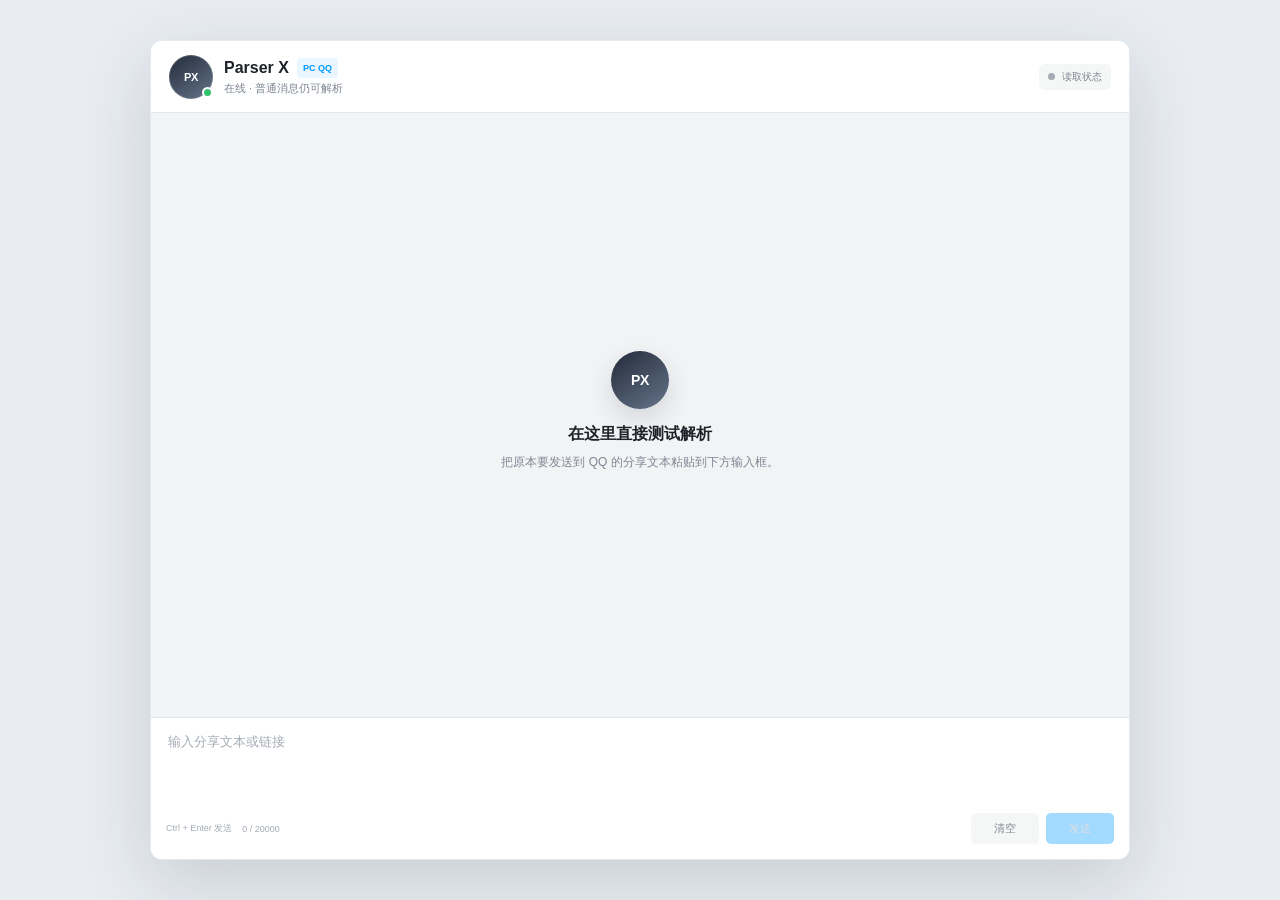
==== commit 4693c25a: "fix: scroll tall image previews inside debug media cards" ====
--- a/pages/debug/index.html
+++ b/pages/debug/index.html
@@ -4,7 +4,7 @@
     <meta charset="utf-8" />
     <meta name="viewport" content="width=device-width, initial-scale=1" />
     <title>Parser X 调试会话</title>
-    <link rel="stylesheet" href="./style.css" />
+    <link rel="stylesheet" href="./style.css?v=0.5.23" />
   </head>
   <body>
     <main class="stage">
--- a/pages/debug/style.css
+++ b/pages/debug/style.css
@@ -101,8 +101,19 @@
 .time-divider, .system-message { justify-self: center; padding: 4px 9px; border-radius: 5px; background: color-mix(in srgb, var(--muted) 10%, transparent); color: var(--muted); font-size: 10px; line-height: 1.45; text-align: center; }
 .system-message.is-loading::before { display: inline-block; width: 6px; height: 6px; margin-right: 7px; border: 1.5px solid color-mix(in srgb, var(--blue) 28%, transparent); border-top-color: var(--blue); border-radius: 50%; content: ""; animation: spin .8s linear infinite; }
 .system-message.is-success { color: #29945a; }
+.system-message.is-warning { background: color-mix(in srgb, #d68a18 10%, transparent); color: #a96708; }
 .system-message.is-error { background: color-mix(in srgb, var(--red) 10%, transparent); color: var(--red); }
 @keyframes spin { to { transform: rotate(360deg); } }
+
+.issue-card { display: grid; width: min(560px,100%); justify-self: center; gap: 7px; padding: 12px 14px; border: 1px solid color-mix(in srgb, var(--red) 24%, var(--line)); border-left: 4px solid var(--red); border-radius: 7px; background: color-mix(in srgb, var(--red) 6%, var(--incoming)); box-shadow: 0 1px 3px rgba(28,35,47,.06); }
+.issue-card.is-warning { border-color: color-mix(in srgb, #d68a18 28%, var(--line)); border-left-color: #d68a18; background: color-mix(in srgb, #d68a18 7%, var(--incoming)); }
+.issue-card.is-info { border-color: color-mix(in srgb, var(--blue) 24%, var(--line)); border-left-color: var(--blue); background: color-mix(in srgb, var(--blue) 6%, var(--incoming)); }
+.issue-header { display: flex; min-width: 0; align-items: center; justify-content: space-between; gap: 12px; }
+.issue-header strong { font-size: 12px; font-weight: 650; }
+.issue-header span { flex: 0 0 auto; color: var(--muted); font-size: 9px; }
+.issue-card p { margin: 0; white-space: pre-wrap; overflow-wrap: anywhere; font-size: 11px; line-height: 1.55; }
+.issue-reason { color: var(--text); }
+.issue-action { color: var(--muted); }
 
 .message-entry { display: grid; width: 100%; min-width: 0; align-items: start; }
 .message-entry.is-incoming { grid-template-columns: 40px minmax(0,1fr); gap: 10px; }
@@ -126,6 +137,8 @@
 .media-card { width: min(470px,100%); min-width: 250px; overflow: hidden; margin: 0; border-radius: 8px; background: var(--incoming); box-shadow: 0 1px 3px rgba(28,35,47,.09); }
 .media-preview { display: grid; max-height: 500px; place-items: center; overflow: hidden; background: color-mix(in srgb, var(--chat-bg) 78%, #fff); }
 .media-card img, .media-card video { display: block; width: 100%; max-height: 500px; object-fit: contain; background: color-mix(in srgb, var(--chat-bg) 78%, #fff); }
+.media-card.is-image .media-preview { display: block; overflow-y: auto; overflow-x: hidden; overscroll-behavior: contain; scrollbar-width: thin; scrollbar-color: color-mix(in srgb, var(--muted) 28%, transparent) transparent; }
+.media-card.is-image .media-preview img { max-height: none; height: auto; }
 .media-card audio { display: block; width: calc(100% - 24px); margin: 16px 12px; }
 .media-placeholder { display: grid; width: 100%; min-height: 170px; place-items: center; padding: 20px; color: var(--muted); font-size: 11px; }
 .media-placeholder.is-error { color: var(--red); }
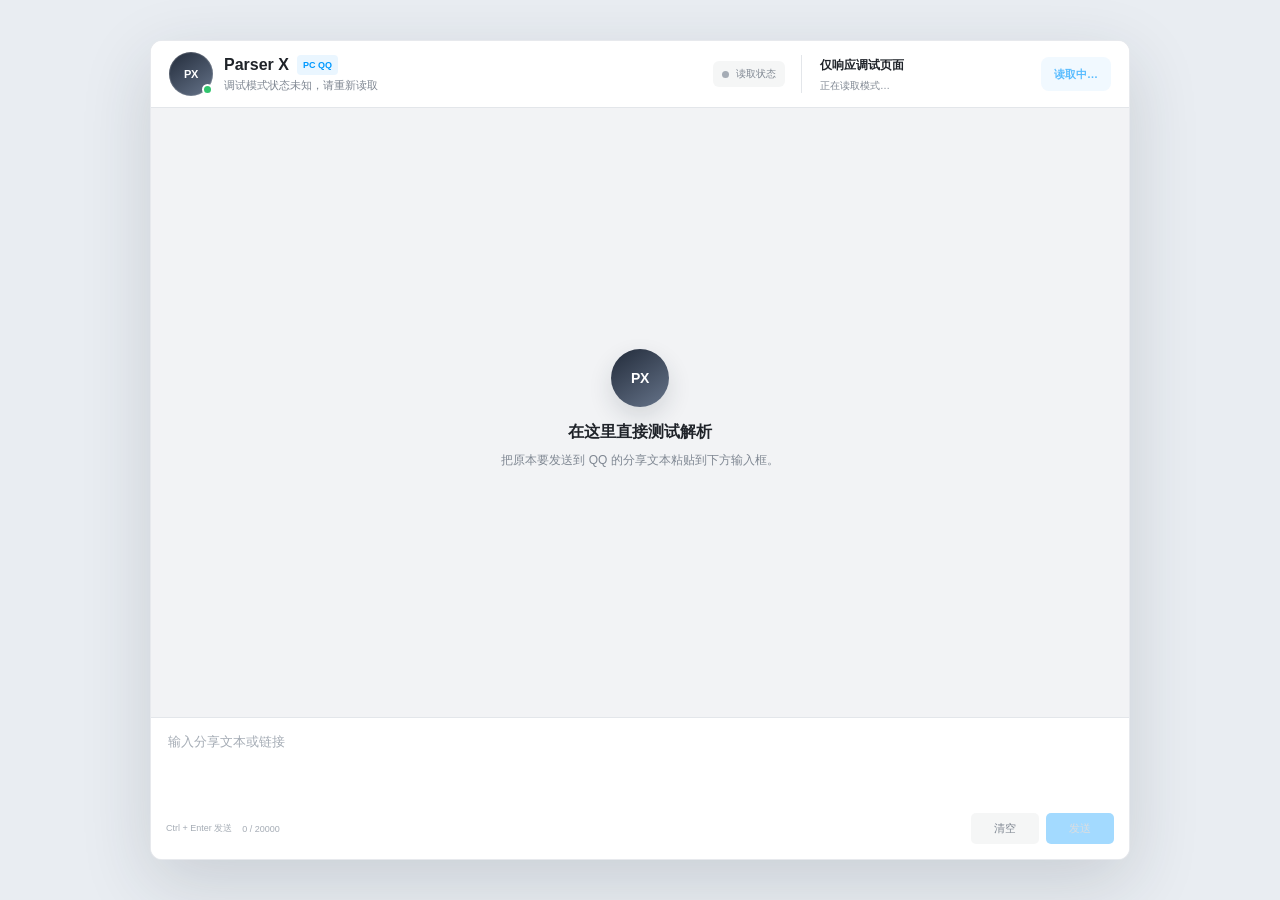
==== commit 6770036c: "chore: 0.0.1 首个公开版本 仓库与版本号重新起算，代码即当前生产环境运行的版本。  - 支持 B站、抖音、快手、微博、小红书、小黑盒、AcFun 共 7 个平台 - 正文卡与评论区统一合成" ====
--- a/pages/debug/index.html
+++ b/pages/debug/index.html
@@ -1,74 +1,88 @@
-<!doctype html>
-<html lang="zh-CN">
-  <head>
-    <meta charset="utf-8" />
-    <meta name="viewport" content="width=device-width, initial-scale=1" />
-    <title>Parser X 调试会话</title>
-    <link rel="stylesheet" href="./style.css?v=0.5.23" />
-  </head>
-  <body>
-    <main class="stage">
-      <section class="qq-window" aria-labelledby="conversation-title">
-        <header class="qq-titlebar">
-          <div class="contact">
-            <div class="contact-avatar" aria-hidden="true">
-              <span>PX</span>
-              <i></i>
-            </div>
-            <div class="contact-copy">
-              <div class="contact-name-row">
-                <h1 id="conversation-title">Parser X</h1>
-                <span class="pc-label">PC QQ</span>
-              </div>
-              <p id="run-subtitle">正在连接插件</p>
-            </div>
-          </div>
-
-          <div id="mode-status" class="mode-status is-loading" role="status">
-            <span class="status-dot" aria-hidden="true"></span>
-            <span id="mode-status-text">读取状态</span>
-          </div>
-        </header>
-
-        <div id="qq-chat-body" class="qq-chat-body">
-          <div id="empty-state" class="empty-state">
-            <div class="empty-avatar" aria-hidden="true">PX</div>
-            <h2>在这里直接测试解析</h2>
-            <p>把原本要发送到 QQ 的分享文本粘贴到下方输入框。</p>
-          </div>
-          <div id="message-timeline" class="message-timeline" aria-live="polite"></div>
-        </div>
-
-        <form id="parse-form" class="qq-composer">
-          <textarea
-            id="share-text"
-            name="share-text"
-            rows="3"
-            maxlength="20000"
-            placeholder="输入分享文本或链接"
-            aria-label="分享文本或链接"
-            spellcheck="false"
-          ></textarea>
-          <div class="composer-footer">
-            <span class="composer-hint">Ctrl + Enter 发送</span>
-            <span id="char-count" class="char-count">0 / 20000</span>
-            <div class="composer-actions">
-              <button id="cancel-button" class="quiet-button" type="button" hidden disabled>
-                取消
-              </button>
-              <button id="clear-button" class="quiet-button" type="button">
-                清空
-              </button>
-              <button id="run-button" class="send-button" type="submit" disabled>
-                发送
-              </button>
-            </div>
-          </div>
-        </form>
-      </section>
-    </main>
-
-    <div id="toast" class="toast" role="alert" aria-live="assertive" hidden></div>
-    <script type="module" src="./app.js"></script>
-  </body>
-</html>
+<!doctype html>
+<html lang="zh-CN">
+  <head>
+    <meta charset="utf-8" />
+    <meta name="viewport" content="width=device-width, initial-scale=1" />
+    <title>Parser X 调试会话</title>
+    <link rel="stylesheet" href="./style.css?v=0.5.25" />
+  </head>
+  <body>
+    <main class="stage">
+      <section class="qq-window" aria-labelledby="conversation-title">
+        <header class="qq-titlebar">
+          <div class="contact">
+            <div class="contact-avatar" aria-hidden="true">
+              <span>PX</span>
+              <i></i>
+            </div>
+            <div class="contact-copy">
+              <div class="contact-name-row">
+                <h1 id="conversation-title">Parser X</h1>
+                <span class="pc-label">PC QQ</span>
+              </div>
+              <p id="run-subtitle">正在连接插件</p>
+            </div>
+          </div>
+
+          <div class="titlebar-controls">
+          <div id="mode-status" class="mode-status is-loading" role="status">
+            <span class="status-dot" aria-hidden="true"></span>
+            <span id="mode-status-text">读取状态</span>
+          </div>
+        <section class="mode-panel" aria-label="调试模式设置">
+          <div class="mode-setting">
+            <div>
+              <label id="mode-toggle-label" for="mode-toggle">仅响应调试页面</label>
+              <p id="mode-notice" class="mode-notice" role="status" aria-live="polite">正在读取模式…</p>
+            </div>
+            <button id="mode-toggle" class="mode-toggle" type="button" role="switch"
+              aria-checked="false" aria-labelledby="mode-toggle-label"
+              aria-describedby="mode-notice" disabled>读取中…</button>
+          </div>
+          <button id="mode-retry" class="quiet-button" type="button" hidden>重新读取状态</button>
+        </section>
+          </div>
+        </header>
+
+        <div id="qq-chat-body" class="qq-chat-body">
+          <div id="empty-state" class="empty-state">
+            <div class="empty-avatar" aria-hidden="true">PX</div>
+            <h2>在这里直接测试解析</h2>
+            <p>把原本要发送到 QQ 的分享文本粘贴到下方输入框。</p>
+          </div>
+          <div id="message-timeline" class="message-timeline" aria-live="polite"></div>
+        </div>
+
+        <form id="parse-form" class="qq-composer">
+          <textarea
+            id="share-text"
+            name="share-text"
+            rows="3"
+            maxlength="20000"
+            placeholder="输入分享文本或链接"
+            aria-label="分享文本或链接"
+            spellcheck="false"
+          ></textarea>
+          <div class="composer-footer">
+            <span class="composer-hint">Ctrl + Enter 发送</span>
+            <span id="char-count" class="char-count">0 / 20000</span>
+            <div class="composer-actions">
+              <button id="cancel-button" class="quiet-button" type="button" hidden disabled>
+                取消
+              </button>
+              <button id="clear-button" class="quiet-button" type="button">
+                清空
+              </button>
+              <button id="run-button" class="send-button" type="submit" disabled>
+                发送
+              </button>
+            </div>
+          </div>
+        </form>
+      </section>
+    </main>
+
+    <div id="toast" class="toast" role="alert" aria-live="assertive" hidden></div>
+    <script type="module" src="./app.js?v=0.5.25"></script>
+  </body>
+</html>
--- a/pages/debug/style.css
+++ b/pages/debug/style.css
@@ -1,220 +1,246 @@
-:root {
-  color-scheme: light dark;
-  --page-bg: #e9edf2;
-  --window-bg: #ffffff;
-  --chat-bg: #f2f3f5;
-  --composer-bg: #ffffff;
-  --text: #1f2329;
-  --muted: #7f8792;
-  --faint: #a5acb5;
-  --line: #e3e6ea;
-  --incoming: #ffffff;
-  --blue: #0099ff;
-  --blue-hover: #078ce6;
-  --blue-soft: #eaf6ff;
-  --green: #31c46d;
-  --red: #db555d;
-  --shadow: 0 22px 70px rgba(34, 43, 57, 0.16);
-  font-family: Inter, ui-sans-serif, -apple-system, BlinkMacSystemFont, "Segoe UI", "Microsoft YaHei", sans-serif;
-}
-
-@media (prefers-color-scheme: dark) {
-  :root {
-    --page-bg: #16191e;
-    --window-bg: #202329;
-    --chat-bg: #24272d;
-    --composer-bg: #1d2025;
-    --text: #f2f4f7;
-    --muted: #a5acb6;
-    --faint: #737b87;
-    --line: #343941;
-    --incoming: #30343b;
-    --blue: #159cff;
-    --blue-hover: #0a8fe9;
-    --blue-soft: #20394d;
-    --shadow: 0 24px 76px rgba(0, 0, 0, 0.42);
-  }
-}
-
-* { box-sizing: border-box; }
-html, body { width: 100%; min-width: 320px; height: 100%; margin: 0; }
-body { overflow: hidden; background: var(--page-bg); color: var(--text); }
-button, textarea { font: inherit; }
-button { border: 0; cursor: pointer; }
-button:disabled { cursor: not-allowed; }
-[hidden] { display: none !important; }
-
-.stage { display: grid; width: 100%; height: 100%; place-items: center; padding: 22px; }
-.qq-window {
-  display: grid;
-  width: min(980px, 100%);
-  height: min(820px, 100%);
-  min-height: 560px;
-  grid-template-rows: 72px minmax(0, 1fr) auto;
-  overflow: hidden;
-  border: 1px solid color-mix(in srgb, var(--line) 86%, transparent);
-  border-radius: 12px;
-  background: var(--window-bg);
-  box-shadow: var(--shadow);
-}
-
-.qq-titlebar {
-  display: flex;
-  min-width: 0;
-  align-items: center;
-  justify-content: space-between;
-  gap: 20px;
-  padding: 11px 18px;
-  border-bottom: 1px solid var(--line);
-  background: var(--window-bg);
-}
-.contact { display: flex; min-width: 0; align-items: center; gap: 11px; }
-.contact-avatar, .message-avatar, .empty-avatar, .node-avatar {
-  display: grid;
-  place-items: center;
-  flex: 0 0 auto;
-  border-radius: 50%;
-  background: linear-gradient(145deg, #222b3a, #66748a);
-  color: #fff;
-  font-weight: 700;
-  letter-spacing: -0.03em;
-}
-.contact-avatar { position: relative; width: 44px; height: 44px; font-size: 11px; box-shadow: inset 0 0 0 1px rgba(255,255,255,.15); }
-.contact-avatar i { position: absolute; right: 0; bottom: 1px; width: 11px; height: 11px; border: 2px solid var(--window-bg); border-radius: 50%; background: var(--green); }
-.contact-copy { min-width: 0; }
-.contact-name-row { display: flex; min-width: 0; align-items: center; gap: 8px; }
-.contact-name-row h1 { overflow: hidden; margin: 0; font-size: 16px; font-weight: 650; text-overflow: ellipsis; white-space: nowrap; }
-.pc-label { padding: 2px 6px; border-radius: 4px; background: var(--blue-soft); color: var(--blue); font-size: 9px; font-weight: 700; line-height: 16px; }
-.contact-copy p { overflow: hidden; margin: 3px 0 0; color: var(--muted); font-size: 11px; text-overflow: ellipsis; white-space: nowrap; }
-.mode-status { display: inline-flex; min-width: 0; align-items: center; gap: 7px; padding: 6px 9px; border-radius: 6px; background: color-mix(in srgb, var(--muted) 8%, transparent); color: var(--muted); font-size: 10px; white-space: nowrap; }
-.status-dot { width: 7px; height: 7px; border-radius: 50%; background: var(--faint); }
-.mode-status.is-enabled .status-dot { background: var(--green); }
-.mode-status.is-disabled { color: var(--red); }
-.mode-status.is-disabled .status-dot { background: var(--red); }
-
-.qq-chat-body { min-height: 0; overflow-x: hidden; overflow-y: auto; padding: 24px clamp(18px, 5vw, 54px) 30px; background: var(--chat-bg); scrollbar-color: color-mix(in srgb, var(--muted) 28%, transparent) transparent; scrollbar-width: thin; }
-.empty-state { display: grid; min-height: 100%; place-content: center; justify-items: center; color: var(--muted); text-align: center; }
-.empty-avatar { width: 58px; height: 58px; margin-bottom: 15px; font-size: 14px; box-shadow: 0 10px 24px rgba(30,40,55,.14); }
-.empty-state h2 { margin: 0; color: var(--text); font-size: 16px; font-weight: 600; }
-.empty-state p { max-width: 360px; margin: 8px 0 0; font-size: 12px; line-height: 1.65; }
-.message-timeline { display: grid; width: 100%; gap: 17px; }
-.time-divider, .system-message { justify-self: center; padding: 4px 9px; border-radius: 5px; background: color-mix(in srgb, var(--muted) 10%, transparent); color: var(--muted); font-size: 10px; line-height: 1.45; text-align: center; }
-.system-message.is-loading::before { display: inline-block; width: 6px; height: 6px; margin-right: 7px; border: 1.5px solid color-mix(in srgb, var(--blue) 28%, transparent); border-top-color: var(--blue); border-radius: 50%; content: ""; animation: spin .8s linear infinite; }
-.system-message.is-success { color: #29945a; }
-.system-message.is-warning { background: color-mix(in srgb, #d68a18 10%, transparent); color: #a96708; }
-.system-message.is-error { background: color-mix(in srgb, var(--red) 10%, transparent); color: var(--red); }
-@keyframes spin { to { transform: rotate(360deg); } }
-
-.issue-card { display: grid; width: min(560px,100%); justify-self: center; gap: 7px; padding: 12px 14px; border: 1px solid color-mix(in srgb, var(--red) 24%, var(--line)); border-left: 4px solid var(--red); border-radius: 7px; background: color-mix(in srgb, var(--red) 6%, var(--incoming)); box-shadow: 0 1px 3px rgba(28,35,47,.06); }
-.issue-card.is-warning { border-color: color-mix(in srgb, #d68a18 28%, var(--line)); border-left-color: #d68a18; background: color-mix(in srgb, #d68a18 7%, var(--incoming)); }
-.issue-card.is-info { border-color: color-mix(in srgb, var(--blue) 24%, var(--line)); border-left-color: var(--blue); background: color-mix(in srgb, var(--blue) 6%, var(--incoming)); }
-.issue-header { display: flex; min-width: 0; align-items: center; justify-content: space-between; gap: 12px; }
-.issue-header strong { font-size: 12px; font-weight: 650; }
-.issue-header span { flex: 0 0 auto; color: var(--muted); font-size: 9px; }
-.issue-card p { margin: 0; white-space: pre-wrap; overflow-wrap: anywhere; font-size: 11px; line-height: 1.55; }
-.issue-reason { color: var(--text); }
-.issue-action { color: var(--muted); }
-
-.message-entry { display: grid; width: 100%; min-width: 0; align-items: start; }
-.message-entry.is-incoming { grid-template-columns: 40px minmax(0,1fr); gap: 10px; }
-.message-entry.is-self { grid-template-columns: minmax(0,1fr) 40px; gap: 10px; }
-.message-avatar { width: 40px; height: 40px; font-size: 10px; box-shadow: 0 1px 3px rgba(30,39,53,.15); }
-.user-avatar { background: linear-gradient(145deg, #56adff, #1777df); font-size: 11px; }
-.message-main { min-width: 0; max-width: min(650px, 88%); }
-.message-meta { display: flex; min-width: 0; align-items: center; gap: 6px; min-height: 17px; margin-bottom: 5px; color: var(--faint); font-size: 9px; }
-.message-meta strong { color: var(--muted); font-size: 11px; font-weight: 500; }
-.platform-badge { padding: 1px 5px; border-radius: 4px; background: var(--blue-soft); color: var(--blue); }
-.message-meta time { margin-left: 1px; }
-.component-stack, .node-components { display: grid; min-width: 0; justify-items: start; gap: 7px; }
-.message-text, .user-bubble, .reply-card, .unknown-card { white-space: pre-wrap; overflow-wrap: anywhere; }
-.message-text { position: relative; width: fit-content; max-width: min(560px,100%); padding: 10px 13px; border-radius: 7px; background: var(--incoming); box-shadow: 0 1px 2px rgba(30,38,50,.06); font-size: 13px; line-height: 1.65; }
-.message-text::before { position: absolute; top: 11px; left: -6px; width: 0; height: 0; border-top: 6px solid transparent; border-right: 7px solid var(--incoming); border-bottom: 6px solid transparent; content: ""; }
-.user-bubble { position: relative; width: fit-content; max-width: min(560px,88%); justify-self: end; padding: 10px 13px; border-radius: 7px; background: var(--blue); color: #fff; font-size: 13px; line-height: 1.6; box-shadow: 0 1px 2px rgba(0,104,180,.12); }
-.user-bubble::after { position: absolute; top: 11px; right: -6px; width: 0; height: 0; border-top: 6px solid transparent; border-bottom: 6px solid transparent; border-left: 7px solid var(--blue); content: ""; }
-.reply-card { display: grid; width: fit-content; max-width: min(560px,100%); gap: 2px; margin: 0; padding: 7px 10px; border: 0; border-left: 3px solid color-mix(in srgb, var(--muted) 40%, transparent); border-radius: 3px 6px 6px 3px; background: color-mix(in srgb, var(--muted) 9%, transparent); color: var(--muted); font-size: 10px; }
-.reply-card strong { color: var(--text); font-size: 10px; font-weight: 600; }
-
-.media-card { width: min(470px,100%); min-width: 250px; overflow: hidden; margin: 0; border-radius: 8px; background: var(--incoming); box-shadow: 0 1px 3px rgba(28,35,47,.09); }
-.media-preview { display: grid; max-height: 500px; place-items: center; overflow: hidden; background: color-mix(in srgb, var(--chat-bg) 78%, #fff); }
-.media-card img, .media-card video { display: block; width: 100%; max-height: 500px; object-fit: contain; background: color-mix(in srgb, var(--chat-bg) 78%, #fff); }
-.media-card.is-image .media-preview { display: block; overflow-y: auto; overflow-x: hidden; overscroll-behavior: contain; scrollbar-width: thin; scrollbar-color: color-mix(in srgb, var(--muted) 28%, transparent) transparent; }
-.media-card.is-image .media-preview img { max-height: none; height: auto; }
-.media-card audio { display: block; width: calc(100% - 24px); margin: 16px 12px; }
-.media-placeholder { display: grid; width: 100%; min-height: 170px; place-items: center; padding: 20px; color: var(--muted); font-size: 11px; }
-.media-placeholder.is-error { color: var(--red); }
-.media-footer { display: flex; min-width: 0; align-items: center; justify-content: space-between; gap: 12px; min-height: 50px; padding: 8px 10px 8px 12px; border-top: 1px solid var(--line); }
-.media-copy { display: grid; min-width: 0; grid-template-columns: auto minmax(0,1fr); align-items: center; gap: 2px 7px; }
-.media-copy strong { grid-row: 1 / 3; padding: 3px 6px; border-radius: 4px; background: var(--blue-soft); color: var(--blue); font-size: 9px; }
-.media-name { overflow: hidden; color: var(--text); font-size: 11px; font-weight: 500; text-overflow: ellipsis; white-space: nowrap; }
-.media-size { color: var(--faint); font-size: 9px; }
-.download-button { min-width: 50px; min-height: 28px; padding: 0 10px; border-radius: 5px; background: var(--blue-soft); color: var(--blue); font-size: 10px; flex: 0 0 auto; }
-.download-button:hover:not(:disabled) { background: color-mix(in srgb, var(--blue) 16%, transparent); }
-.download-button:disabled { color: var(--faint); opacity: .7; }
-
-.file-card { display: grid; width: min(350px,100%); min-width: 0; grid-template-columns: 46px minmax(0,1fr) auto; align-items: center; gap: 11px; padding: 11px; border-radius: 8px; background: var(--incoming); box-shadow: 0 1px 3px rgba(28,35,47,.08); }
-.file-icon { display: grid; width: 42px; height: 48px; place-items: center; border-radius: 6px; background: linear-gradient(145deg,#6faeff,#3d7cdc); color: #fff; font-size: 8px; font-weight: 800; }
-.file-body { display: grid; min-width: 0; gap: 4px; }
-.file-copy { overflow: hidden; font-size: 12px; font-weight: 600; text-overflow: ellipsis; white-space: nowrap; }
-.file-meta { color: var(--faint); font-size: 9px; }
-
-.forward-card { width: min(390px,100%); overflow: hidden; border-radius: 8px; background: var(--incoming); box-shadow: 0 1px 3px rgba(28,35,47,.08); }
-.forward-card summary { display: flex; min-height: 112px; align-items: center; justify-content: space-between; gap: 14px; padding: 13px 14px; cursor: pointer; list-style: none; }
-.forward-card summary::-webkit-details-marker { display: none; }
-.forward-card summary:focus { outline: none; }
-.forward-card summary:focus-visible { box-shadow: inset 0 0 0 2px color-mix(in srgb, var(--blue) 45%, transparent); }
-.forward-summary-copy { display: grid; min-width: 0; gap: 7px; }
-.forward-summary-copy > strong { font-size: 14px; font-weight: 600; }
-.forward-preview-list { display: grid; min-width: 0; gap: 3px; }
-.forward-preview-list span { overflow: hidden; color: var(--muted); font-size: 10px; text-overflow: ellipsis; white-space: nowrap; }
-.forward-summary-copy small { color: var(--faint); font-size: 9px; }
-.forward-arrow { color: var(--faint); font-size: 25px; font-weight: 300; transition: transform .16s ease; }
-.forward-card[open] .forward-arrow { transform: rotate(90deg); }
-.forward-nodes { max-height: 500px; overflow-y: auto; border-top: 1px solid var(--line); }
-.forward-node { display: grid; grid-template-columns: 30px minmax(0,1fr); gap: 9px; padding: 11px 13px; }
-.forward-node + .forward-node { border-top: 1px solid color-mix(in srgb, var(--line) 72%, transparent); }
-.node-avatar { width: 30px; height: 30px; font-size: 8px; }
-.node-copy { min-width: 0; }
-.node-name { display: block; margin-bottom: 4px; color: var(--muted); font-size: 10px; font-weight: 500; }
-.node-text { white-space: pre-wrap; overflow-wrap: anywhere; font-size: 11px; line-height: 1.55; }
-.forward-node .media-card, .forward-node .file-card { width: 100%; min-width: 0; box-shadow: none; }
-.unknown-card { max-width: 100%; padding: 9px 11px; border-radius: 6px; background: var(--incoming); color: var(--muted); font-size: 11px; }
-
-.qq-composer { display: grid; min-height: 142px; padding: 12px 15px 11px; border-top: 1px solid var(--line); background: var(--composer-bg); }
-.qq-composer textarea { width: 100%; min-height: 72px; max-height: 180px; resize: none; border: 0; outline: 0; background: transparent; color: var(--text); font-size: 13px; line-height: 1.6; }
-.qq-composer textarea::placeholder { color: var(--faint); }
-.qq-composer textarea:disabled { cursor: wait; opacity: .65; }
-.composer-footer { display: flex; min-width: 0; align-items: center; gap: 10px; }
-.composer-hint, .char-count { color: var(--faint); font-size: 9px; }
-.char-count { margin-right: auto; }
-.composer-actions { display: flex; align-items: center; gap: 7px; }
-.quiet-button, .send-button { min-width: 68px; min-height: 31px; padding: 0 13px; border-radius: 5px; font-size: 11px; }
-.quiet-button { background: color-mix(in srgb, var(--muted) 8%, transparent); color: var(--muted); }
-.quiet-button:hover:not(:disabled) { background: color-mix(in srgb, var(--muted) 14%, transparent); color: var(--text); }
-.send-button { background: var(--blue); color: #fff; }
-.send-button:hover:not(:disabled) { background: var(--blue-hover); }
-.send-button:disabled { background: color-mix(in srgb, var(--blue) 36%, var(--composer-bg)); color: color-mix(in srgb, #fff 72%, var(--muted)); }
-.toast { position: fixed; bottom: 24px; left: 50%; z-index: 10; max-width: min(440px,calc(100vw - 32px)); padding: 10px 14px; border-radius: 7px; background: rgba(17,24,32,.92); color: #fff; font-size: 11px; line-height: 1.5; transform: translateX(-50%); box-shadow: 0 10px 30px rgba(0,0,0,.2); }
-
-@media (max-width: 680px) {
-  .stage { padding: 0; }
-  .qq-window { width: 100%; height: 100%; min-height: 0; border: 0; border-radius: 0; box-shadow: none; }
-  .qq-titlebar { min-height: 66px; padding: 9px 12px; }
-  .contact-avatar { width: 40px; height: 40px; }
-  .pc-label { display: none; }
-  .mode-status { padding: 5px 7px; }
-  .qq-chat-body { padding: 18px 12px 22px; }
-  .message-entry.is-incoming { grid-template-columns: 34px minmax(0,1fr); gap: 8px; }
-  .message-entry.is-self { grid-template-columns: minmax(0,1fr) 34px; gap: 8px; }
-  .message-avatar { width: 34px; height: 34px; font-size: 9px; }
-  .message-main, .user-bubble { max-width: calc(100vw - 72px); }
-  .media-card, .forward-card { width: min(78vw,440px); min-width: 0; }
-  .file-card { width: min(78vw,350px); }
-  .composer-hint { display: none; }
-  .qq-composer { min-height: 124px; padding: 10px 10px 9px; }
-  .qq-composer textarea { min-height: 62px; }
-  .quiet-button, .send-button { min-width: 58px; padding: 0 10px; }
-}
-
-@media (prefers-reduced-motion: reduce) {
-  *, *::before, *::after { scroll-behavior: auto !important; animation-duration: .01ms !important; animation-iteration-count: 1 !important; transition-duration: .01ms !important; }
-}
+:root {
+  color-scheme: light dark;
+  --page-bg: #e9edf2;
+  --window-bg: #ffffff;
+  --chat-bg: #f2f3f5;
+  --composer-bg: #ffffff;
+  --text: #1f2329;
+  --muted: #7f8792;
+  --faint: #a5acb5;
+  --line: #e3e6ea;
+  --incoming: #ffffff;
+  --blue: #0099ff;
+  --blue-hover: #078ce6;
+  --blue-soft: #eaf6ff;
+  --green: #31c46d;
+  --red: #db555d;
+  --shadow: 0 22px 70px rgba(34, 43, 57, 0.16);
+  font-family: Inter, ui-sans-serif, -apple-system, BlinkMacSystemFont, "Segoe UI", "Microsoft YaHei", sans-serif;
+}
+
+@media (prefers-color-scheme: dark) {
+  :root {
+    --page-bg: #16191e;
+    --window-bg: #202329;
+    --chat-bg: #24272d;
+    --composer-bg: #1d2025;
+    --text: #f2f4f7;
+    --muted: #a5acb6;
+    --faint: #737b87;
+    --line: #343941;
+    --incoming: #30343b;
+    --blue: #159cff;
+    --blue-hover: #0a8fe9;
+    --blue-soft: #20394d;
+    --shadow: 0 24px 76px rgba(0, 0, 0, 0.42);
+  }
+}
+
+* { box-sizing: border-box; }
+html, body { width: 100%; min-width: 320px; height: 100%; margin: 0; }
+body { overflow: hidden; background: var(--page-bg); color: var(--text); }
+button, textarea { font: inherit; }
+button { border: 0; cursor: pointer; }
+button:disabled { cursor: not-allowed; }
+[hidden] { display: none !important; }
+
+.stage { display: grid; width: 100%; height: 100%; place-items: center; padding: 22px; }
+.qq-window {
+  display: grid;
+  width: min(980px, 100%);
+  height: min(820px, 100%);
+  min-height: 560px;
+  grid-template-rows: auto minmax(0, 1fr) auto;
+  overflow: hidden;
+  border: 1px solid color-mix(in srgb, var(--line) 86%, transparent);
+  border-radius: 12px;
+  background: var(--window-bg);
+  box-shadow: var(--shadow);
+}
+
+.qq-titlebar {
+  display: flex;
+  min-width: 0;
+  align-items: center;
+  justify-content: space-between;
+  gap: 20px;
+  padding: 11px 18px;
+  border-bottom: 1px solid var(--line);
+  background: var(--window-bg);
+}
+.contact { display: flex; min-width: 0; align-items: center; gap: 11px; }
+.contact-avatar, .message-avatar, .empty-avatar, .node-avatar {
+  display: grid;
+  place-items: center;
+  flex: 0 0 auto;
+  border-radius: 50%;
+  background: linear-gradient(145deg, #222b3a, #66748a);
+  color: #fff;
+  font-weight: 700;
+  letter-spacing: -0.03em;
+}
+.contact-avatar { position: relative; width: 44px; height: 44px; font-size: 11px; box-shadow: inset 0 0 0 1px rgba(255,255,255,.15); }
+.contact-avatar i { position: absolute; right: 0; bottom: 1px; width: 11px; height: 11px; border: 2px solid var(--window-bg); border-radius: 50%; background: var(--green); }
+.contact-copy { min-width: 0; }
+.contact-name-row { display: flex; min-width: 0; align-items: center; gap: 8px; }
+.contact-name-row h1 { overflow: hidden; margin: 0; font-size: 16px; font-weight: 650; text-overflow: ellipsis; white-space: nowrap; }
+.pc-label { padding: 2px 6px; border-radius: 4px; background: var(--blue-soft); color: var(--blue); font-size: 9px; font-weight: 700; line-height: 16px; }
+.contact-copy p { overflow: hidden; margin: 3px 0 0; color: var(--muted); font-size: 11px; text-overflow: ellipsis; white-space: nowrap; }
+.mode-status { display: inline-flex; min-width: 0; align-items: center; gap: 7px; padding: 6px 9px; border-radius: 6px; background: color-mix(in srgb, var(--muted) 8%, transparent); color: var(--muted); font-size: 10px; white-space: nowrap; }
+.status-dot { width: 7px; height: 7px; border-radius: 50%; background: var(--faint); }
+.mode-status.is-enabled { color: #b37818; }
+.mode-status.is-enabled .status-dot { background: #d68a18; }
+.mode-status.is-disabled .status-dot { background: var(--green); }
+.mode-status.is-error { color: var(--red); }
+.mode-status.is-error .status-dot { background: var(--red); }
+.titlebar-controls { display: flex; align-items: center; justify-content: flex-end; gap: 16px; min-width: 0; }
+.mode-panel { position: relative; min-width: 0; width: 310px; padding-left: 18px; border-left: 1px solid var(--line); }
+.mode-setting > div { min-width: 0; }
+.mode-setting { display: flex; align-items: center; justify-content: space-between; gap: 12px; }
+.mode-setting label { font-size: 12px; font-weight: 650; }
+.mode-setting p { margin: 4px 0 0; color: var(--muted); font-size: 11px; line-height: 1.5; }
+.mode-toggle { flex: 0 0 auto; min-width: 62px; min-height: 34px; padding: 6px 12px; border: 1px solid transparent; border-radius: 8px; background: var(--blue-soft); color: var(--blue); font-size: 11px; font-weight: 600; cursor: pointer; transition: background .15s, box-shadow .15s; }
+.mode-toggle:hover:not(:disabled) { box-shadow: 0 0 0 3px color-mix(in srgb, var(--blue) 10%, transparent); }
+.mode-toggle:disabled { cursor: not-allowed; }
+.mode-toggle[aria-checked="true"] { border-color: #d68a18; color: #a96708; background: color-mix(in srgb, #d68a18 12%, var(--window-bg)); }
+.mode-toggle:disabled { opacity: .65; }
+.mode-toggle:focus-visible, .mode-panel button:focus-visible { outline: 2px solid var(--blue); outline-offset: 3px; }
+.mode-notice { margin: 9px 0 0; color: var(--muted); font-size: 11px; line-height: 1.6; overflow-wrap: anywhere; }
+.mode-setting .mode-notice { margin: 4px 0 0; font-size: 10px; line-height: 1.5; }
+.mode-notice.is-warning { color: #b37818; font-weight: 500; }
+.mode-setting .mode-notice.is-error { max-width: 240px; color: var(--red); }
+.mode-notice.is-error { color: var(--red); }
+.mode-panel .quiet-button { margin-top: 8px; }
+
+.qq-chat-body { min-height: 0; overflow-x: hidden; overflow-y: auto; padding: 24px clamp(18px, 5vw, 54px) 30px; background: var(--chat-bg); scrollbar-color: color-mix(in srgb, var(--muted) 28%, transparent) transparent; scrollbar-width: thin; }
+.empty-state { display: grid; min-height: 100%; place-content: center; justify-items: center; color: var(--muted); text-align: center; }
+.empty-avatar { width: 58px; height: 58px; margin-bottom: 15px; font-size: 14px; box-shadow: 0 10px 24px rgba(30,40,55,.14); }
+.empty-state h2 { margin: 0; color: var(--text); font-size: 16px; font-weight: 600; }
+.empty-state p { max-width: 360px; margin: 8px 0 0; font-size: 12px; line-height: 1.65; }
+.message-timeline { display: grid; width: 100%; gap: 17px; }
+.time-divider, .system-message { justify-self: center; padding: 4px 9px; border-radius: 5px; background: color-mix(in srgb, var(--muted) 10%, transparent); color: var(--muted); font-size: 10px; line-height: 1.45; text-align: center; }
+.system-message.is-loading::before { display: inline-block; width: 6px; height: 6px; margin-right: 7px; border: 1.5px solid color-mix(in srgb, var(--blue) 28%, transparent); border-top-color: var(--blue); border-radius: 50%; content: ""; animation: spin .8s linear infinite; }
+.system-message.is-success { color: #29945a; }
+.system-message.is-warning { background: color-mix(in srgb, #d68a18 10%, transparent); color: #a96708; }
+.system-message.is-error { background: color-mix(in srgb, var(--red) 10%, transparent); color: var(--red); }
+@keyframes spin { to { transform: rotate(360deg); } }
+
+.issue-card { display: grid; width: min(560px,100%); justify-self: center; gap: 7px; padding: 12px 14px; border: 1px solid color-mix(in srgb, var(--red) 24%, var(--line)); border-left: 4px solid var(--red); border-radius: 7px; background: color-mix(in srgb, var(--red) 6%, var(--incoming)); box-shadow: 0 1px 3px rgba(28,35,47,.06); }
+.issue-card.is-warning { border-color: color-mix(in srgb, #d68a18 28%, var(--line)); border-left-color: #d68a18; background: color-mix(in srgb, #d68a18 7%, var(--incoming)); }
+.issue-card.is-info { border-color: color-mix(in srgb, var(--blue) 24%, var(--line)); border-left-color: var(--blue); background: color-mix(in srgb, var(--blue) 6%, var(--incoming)); }
+.issue-header { display: flex; min-width: 0; align-items: center; justify-content: space-between; gap: 12px; }
+.issue-header strong { font-size: 12px; font-weight: 650; }
+.issue-header span { flex: 0 0 auto; color: var(--muted); font-size: 9px; }
+.issue-card p { margin: 0; white-space: pre-wrap; overflow-wrap: anywhere; font-size: 11px; line-height: 1.55; }
+.issue-reason { color: var(--text); }
+.issue-action { color: var(--muted); }
+
+.message-entry { display: grid; width: 100%; min-width: 0; align-items: start; }
+.message-entry.is-incoming { grid-template-columns: 40px minmax(0,1fr); gap: 10px; }
+.message-entry.is-self { grid-template-columns: minmax(0,1fr) 40px; gap: 10px; }
+.message-avatar { width: 40px; height: 40px; font-size: 10px; box-shadow: 0 1px 3px rgba(30,39,53,.15); }
+.user-avatar { background: linear-gradient(145deg, #56adff, #1777df); font-size: 11px; }
+.message-main { min-width: 0; max-width: min(650px, 88%); }
+.message-meta { display: flex; min-width: 0; align-items: center; gap: 6px; min-height: 17px; margin-bottom: 5px; color: var(--faint); font-size: 9px; }
+.message-meta strong { color: var(--muted); font-size: 11px; font-weight: 500; }
+.platform-badge { padding: 1px 5px; border-radius: 4px; background: var(--blue-soft); color: var(--blue); }
+.message-meta time { margin-left: 1px; }
+.component-stack, .node-components { display: grid; min-width: 0; justify-items: start; gap: 7px; }
+.message-text, .user-bubble, .reply-card, .unknown-card { white-space: pre-wrap; overflow-wrap: anywhere; }
+.message-text { position: relative; width: fit-content; max-width: min(560px,100%); padding: 10px 13px; border-radius: 7px; background: var(--incoming); box-shadow: 0 1px 2px rgba(30,38,50,.06); font-size: 13px; line-height: 1.65; }
+.message-text::before { position: absolute; top: 11px; left: -6px; width: 0; height: 0; border-top: 6px solid transparent; border-right: 7px solid var(--incoming); border-bottom: 6px solid transparent; content: ""; }
+.user-bubble { position: relative; width: fit-content; max-width: min(560px,88%); justify-self: end; padding: 10px 13px; border-radius: 7px; background: var(--blue); color: #fff; font-size: 13px; line-height: 1.6; box-shadow: 0 1px 2px rgba(0,104,180,.12); }
+.user-bubble::after { position: absolute; top: 11px; right: -6px; width: 0; height: 0; border-top: 6px solid transparent; border-bottom: 6px solid transparent; border-left: 7px solid var(--blue); content: ""; }
+.reply-card { display: grid; width: fit-content; max-width: min(560px,100%); gap: 2px; margin: 0; padding: 7px 10px; border: 0; border-left: 3px solid color-mix(in srgb, var(--muted) 40%, transparent); border-radius: 3px 6px 6px 3px; background: color-mix(in srgb, var(--muted) 9%, transparent); color: var(--muted); font-size: 10px; }
+.reply-card strong { color: var(--text); font-size: 10px; font-weight: 600; }
+
+.media-card { width: min(470px,100%); min-width: 250px; overflow: hidden; margin: 0; border-radius: 8px; background: var(--incoming); box-shadow: 0 1px 3px rgba(28,35,47,.09); }
+.media-preview { display: grid; max-height: 500px; place-items: center; overflow: hidden; background: color-mix(in srgb, var(--chat-bg) 78%, #fff); }
+.media-card img, .media-card video { display: block; width: 100%; max-height: 500px; object-fit: contain; background: color-mix(in srgb, var(--chat-bg) 78%, #fff); }
+.media-card.is-image .media-preview { display: block; overflow-y: auto; overflow-x: hidden; overscroll-behavior: contain; scrollbar-width: thin; scrollbar-color: color-mix(in srgb, var(--muted) 28%, transparent) transparent; }
+.media-card.is-image .media-preview img { max-height: none; height: auto; }
+.media-card audio { display: block; width: calc(100% - 24px); margin: 16px 12px; }
+.media-placeholder { display: grid; width: 100%; min-height: 170px; place-items: center; padding: 20px; color: var(--muted); font-size: 11px; }
+.media-placeholder.is-error { color: var(--red); }
+.media-footer { display: flex; min-width: 0; align-items: center; justify-content: space-between; gap: 12px; min-height: 50px; padding: 8px 10px 8px 12px; border-top: 1px solid var(--line); }
+.media-copy { display: grid; min-width: 0; grid-template-columns: auto minmax(0,1fr); align-items: center; gap: 2px 7px; }
+.media-copy strong { grid-row: 1 / 3; padding: 3px 6px; border-radius: 4px; background: var(--blue-soft); color: var(--blue); font-size: 9px; }
+.media-name { overflow: hidden; color: var(--text); font-size: 11px; font-weight: 500; text-overflow: ellipsis; white-space: nowrap; }
+.media-size { color: var(--faint); font-size: 9px; }
+.download-button { min-width: 50px; min-height: 28px; padding: 0 10px; border-radius: 5px; background: var(--blue-soft); color: var(--blue); font-size: 10px; flex: 0 0 auto; }
+.download-button:hover:not(:disabled) { background: color-mix(in srgb, var(--blue) 16%, transparent); }
+.download-button:disabled { color: var(--faint); opacity: .7; }
+
+.file-card { display: grid; width: min(350px,100%); min-width: 0; grid-template-columns: 46px minmax(0,1fr) auto; align-items: center; gap: 11px; padding: 11px; border-radius: 8px; background: var(--incoming); box-shadow: 0 1px 3px rgba(28,35,47,.08); }
+.file-icon { display: grid; width: 42px; height: 48px; place-items: center; border-radius: 6px; background: linear-gradient(145deg,#6faeff,#3d7cdc); color: #fff; font-size: 8px; font-weight: 800; }
+.file-body { display: grid; min-width: 0; gap: 4px; }
+.file-copy { overflow: hidden; font-size: 12px; font-weight: 600; text-overflow: ellipsis; white-space: nowrap; }
+.file-meta { color: var(--faint); font-size: 9px; }
+
+.forward-card { width: min(390px,100%); overflow: hidden; border-radius: 8px; background: var(--incoming); box-shadow: 0 1px 3px rgba(28,35,47,.08); }
+.forward-card summary { display: flex; min-height: 112px; align-items: center; justify-content: space-between; gap: 14px; padding: 13px 14px; cursor: pointer; list-style: none; }
+.forward-card summary::-webkit-details-marker { display: none; }
+.forward-card summary:focus { outline: none; }
+.forward-card summary:focus-visible { box-shadow: inset 0 0 0 2px color-mix(in srgb, var(--blue) 45%, transparent); }
+.forward-summary-copy { display: grid; min-width: 0; gap: 7px; }
+.forward-summary-copy > strong { font-size: 14px; font-weight: 600; }
+.forward-preview-list { display: grid; min-width: 0; gap: 3px; }
+.forward-preview-list span { overflow: hidden; color: var(--muted); font-size: 10px; text-overflow: ellipsis; white-space: nowrap; }
+.forward-summary-copy small { color: var(--faint); font-size: 9px; }
+.forward-arrow { color: var(--faint); font-size: 25px; font-weight: 300; transition: transform .16s ease; }
+.forward-card[open] .forward-arrow { transform: rotate(90deg); }
+.forward-nodes { max-height: 500px; overflow-y: auto; border-top: 1px solid var(--line); }
+.forward-node { display: grid; grid-template-columns: 30px minmax(0,1fr); gap: 9px; padding: 11px 13px; }
+.forward-node + .forward-node { border-top: 1px solid color-mix(in srgb, var(--line) 72%, transparent); }
+.node-avatar { width: 30px; height: 30px; font-size: 8px; }
+.node-copy { min-width: 0; }
+.node-name { display: block; margin-bottom: 4px; color: var(--muted); font-size: 10px; font-weight: 500; }
+.node-text { white-space: pre-wrap; overflow-wrap: anywhere; font-size: 11px; line-height: 1.55; }
+.forward-node .media-card, .forward-node .file-card { width: 100%; min-width: 0; box-shadow: none; }
+.unknown-card { max-width: 100%; padding: 9px 11px; border-radius: 6px; background: var(--incoming); color: var(--muted); font-size: 11px; }
+
+.qq-composer { display: grid; min-height: 142px; padding: 12px 15px 11px; border-top: 1px solid var(--line); background: var(--composer-bg); }
+.qq-composer textarea { width: 100%; min-height: 72px; max-height: 180px; resize: none; border: 0; outline: 0; background: transparent; color: var(--text); font-size: 13px; line-height: 1.6; }
+.qq-composer textarea::placeholder { color: var(--faint); }
+.qq-composer textarea:disabled { cursor: wait; opacity: .65; }
+.composer-footer { display: flex; min-width: 0; align-items: center; gap: 10px; }
+.composer-hint, .char-count { color: var(--faint); font-size: 9px; }
+.char-count { margin-right: auto; }
+.composer-actions { display: flex; align-items: center; gap: 7px; }
+.quiet-button, .send-button { min-width: 68px; min-height: 31px; padding: 0 13px; border-radius: 5px; font-size: 11px; }
+.quiet-button { background: color-mix(in srgb, var(--muted) 8%, transparent); color: var(--muted); }
+.quiet-button:hover:not(:disabled) { background: color-mix(in srgb, var(--muted) 14%, transparent); color: var(--text); }
+.send-button { background: var(--blue); color: #fff; }
+.send-button:hover:not(:disabled) { background: var(--blue-hover); }
+.send-button:disabled { background: color-mix(in srgb, var(--blue) 36%, var(--composer-bg)); color: color-mix(in srgb, #fff 72%, var(--muted)); }
+.toast { position: fixed; bottom: 24px; left: 50%; z-index: 10; max-width: min(440px,calc(100vw - 32px)); padding: 10px 14px; border-radius: 7px; background: rgba(17,24,32,.92); color: #fff; font-size: 11px; line-height: 1.5; transform: translateX(-50%); box-shadow: 0 10px 30px rgba(0,0,0,.2); }
+
+@media (max-width: 680px) {
+  .stage { padding: 0; }
+  .qq-window { width: 100%; height: 100%; min-height: 0; border: 0; border-radius: 0; box-shadow: none; }
+  .qq-titlebar { min-height: 66px; padding: 9px 12px; flex-wrap: wrap; gap: 10px; }
+  .titlebar-controls { flex: 1 1 100%; justify-content: space-between; gap: 10px; }
+  .mode-panel { flex: 1; width: auto; max-width: 310px; margin-left: auto; padding-left: 12px; }
+  .mode-setting { gap: 8px; }
+  .mode-setting label { font-size: 11px; }
+  .mode-toggle { min-width: 52px; padding: 6px 9px; }
+  .mode-setting .mode-notice { font-size: 9px; }
+  .contact-avatar { width: 40px; height: 40px; }
+  .pc-label { display: none; }
+  .mode-status { padding: 5px 7px; }
+  .qq-chat-body { padding: 18px 12px 22px; }
+  .message-entry.is-incoming { grid-template-columns: 34px minmax(0,1fr); gap: 8px; }
+  .message-entry.is-self { grid-template-columns: minmax(0,1fr) 34px; gap: 8px; }
+  .message-avatar { width: 34px; height: 34px; font-size: 9px; }
+  .message-main, .user-bubble { max-width: calc(100vw - 72px); }
+  .media-card, .forward-card { width: min(78vw,440px); min-width: 0; }
+  .file-card { width: min(78vw,350px); }
+  .composer-hint { display: none; }
+  .qq-composer { min-height: 124px; padding: 10px 10px 9px; }
+  .qq-composer textarea { min-height: 62px; }
+  .quiet-button, .send-button { min-width: 58px; padding: 0 10px; }
+}
+
+@media (prefers-reduced-motion: reduce) {
+  *, *::before, *::after { scroll-behavior: auto !important; animation-duration: .01ms !important; animation-iteration-count: 1 !important; transition-duration: .01ms !important; }
+}
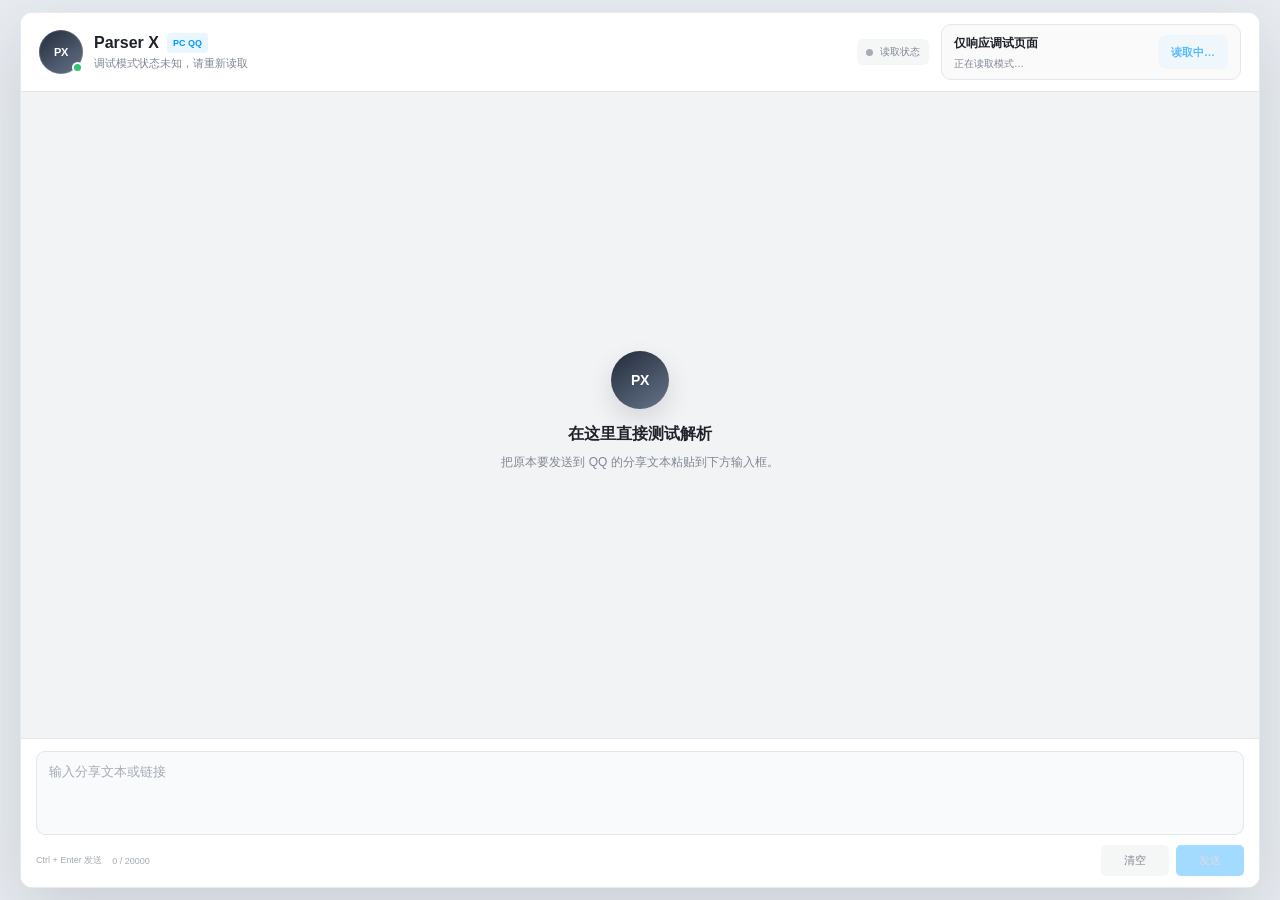
==== commit 3ee2cfdd: "fix: 补齐全平台表情库并修复表情渲染 - NGA：内置官方 203 条 smile 表（ac/a2/pst/dt/pg），正文与评论区不再丢失 [s:ac:汗] 这类表情 - 网易云：补齐官方 5" ====
--- a/pages/debug/index.html
+++ b/pages/debug/index.html
@@ -4,7 +4,7 @@
     <meta charset="utf-8" />
     <meta name="viewport" content="width=device-width, initial-scale=1" />
     <title>Parser X 调试会话</title>
-    <link rel="stylesheet" href="./style.css?v=0.5.25" />
+    <link rel="stylesheet" href="./style.css?v=20261027-ui1" />
   </head>
   <body>
     <main class="stage">
--- a/pages/debug/style.css
+++ b/pages/debug/style.css
@@ -44,12 +44,12 @@
 button:disabled { cursor: not-allowed; }
 [hidden] { display: none !important; }
 
-.stage { display: grid; width: 100%; height: 100%; place-items: center; padding: 22px; }
+.stage { display: grid; width: 100%; height: 100%; place-items: center; padding: 12px; }
 .qq-window {
   display: grid;
-  width: min(980px, 100%);
-  height: min(820px, 100%);
-  min-height: 560px;
+  width: min(1240px, 100%);
+  height: 100%;
+  min-height: 0;
   grid-template-rows: auto minmax(0, 1fr) auto;
   overflow: hidden;
   border: 1px solid color-mix(in srgb, var(--line) 86%, transparent);
@@ -93,8 +93,8 @@
 .mode-status.is-disabled .status-dot { background: var(--green); }
 .mode-status.is-error { color: var(--red); }
 .mode-status.is-error .status-dot { background: var(--red); }
-.titlebar-controls { display: flex; align-items: center; justify-content: flex-end; gap: 16px; min-width: 0; }
-.mode-panel { position: relative; min-width: 0; width: 310px; padding-left: 18px; border-left: 1px solid var(--line); }
+.titlebar-controls { display: flex; align-items: center; justify-content: flex-end; gap: 12px; min-width: 0; }
+.mode-panel { position: relative; min-width: 0; width: 300px; padding: 8px 12px; border: 1px solid var(--line); border-radius: 10px; background: color-mix(in srgb, var(--muted) 4%, var(--window-bg)); }
 .mode-setting > div { min-width: 0; }
 .mode-setting { display: flex; align-items: center; justify-content: space-between; gap: 12px; }
 .mode-setting label { font-size: 12px; font-weight: 650; }
@@ -200,7 +200,10 @@
 .unknown-card { max-width: 100%; padding: 9px 11px; border-radius: 6px; background: var(--incoming); color: var(--muted); font-size: 11px; }
 
 .qq-composer { display: grid; min-height: 142px; padding: 12px 15px 11px; border-top: 1px solid var(--line); background: var(--composer-bg); }
-.qq-composer textarea { width: 100%; min-height: 72px; max-height: 180px; resize: none; border: 0; outline: 0; background: transparent; color: var(--text); font-size: 13px; line-height: 1.6; }
+.qq-composer textarea { width: 100%; min-height: 72px; max-height: 180px; resize: none; padding: 10px 12px; border: 1px solid var(--line); border-radius: 9px; outline: 0; background: color-mix(in srgb, var(--chat-bg) 45%, var(--composer-bg)); color: var(--text); font-size: 13px; line-height: 1.6; transition: border-color .15s; }
+.qq-composer textarea:focus-visible { border-color: var(--blue); box-shadow: 0 0 0 2px color-mix(in srgb, var(--blue) 12%, transparent); }
+.composer-footer { padding-top: 10px; }
+button:focus-visible { outline: 2px solid var(--blue); outline-offset: 3px; }
 .qq-composer textarea::placeholder { color: var(--faint); }
 .qq-composer textarea:disabled { cursor: wait; opacity: .65; }
 .composer-footer { display: flex; min-width: 0; align-items: center; gap: 10px; }
@@ -220,7 +223,7 @@
   .qq-window { width: 100%; height: 100%; min-height: 0; border: 0; border-radius: 0; box-shadow: none; }
   .qq-titlebar { min-height: 66px; padding: 9px 12px; flex-wrap: wrap; gap: 10px; }
   .titlebar-controls { flex: 1 1 100%; justify-content: space-between; gap: 10px; }
-  .mode-panel { flex: 1; width: auto; max-width: 310px; margin-left: auto; padding-left: 12px; }
+  .mode-panel { flex: 1; width: auto; max-width: 310px; margin-left: auto; padding: 8px 10px; }
   .mode-setting { gap: 8px; }
   .mode-setting label { font-size: 11px; }
   .mode-toggle { min-width: 52px; padding: 6px 9px; }
